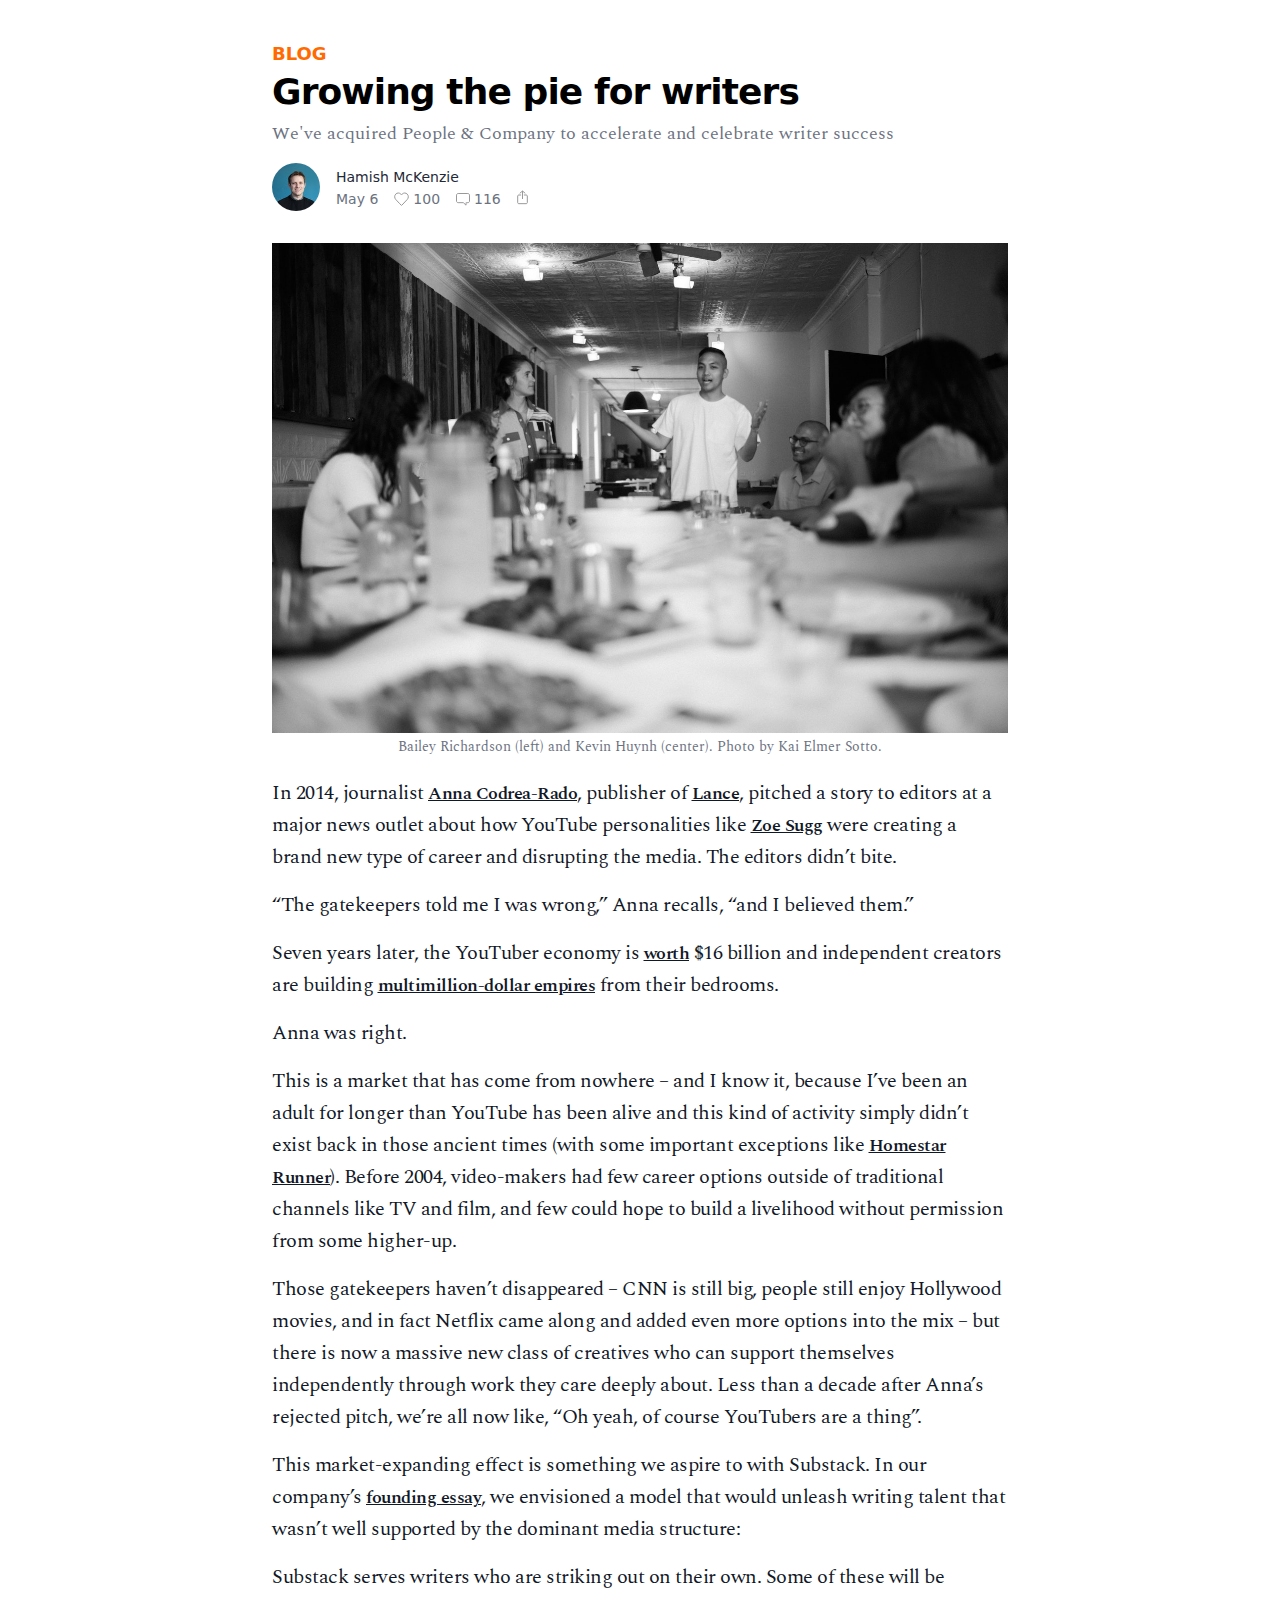
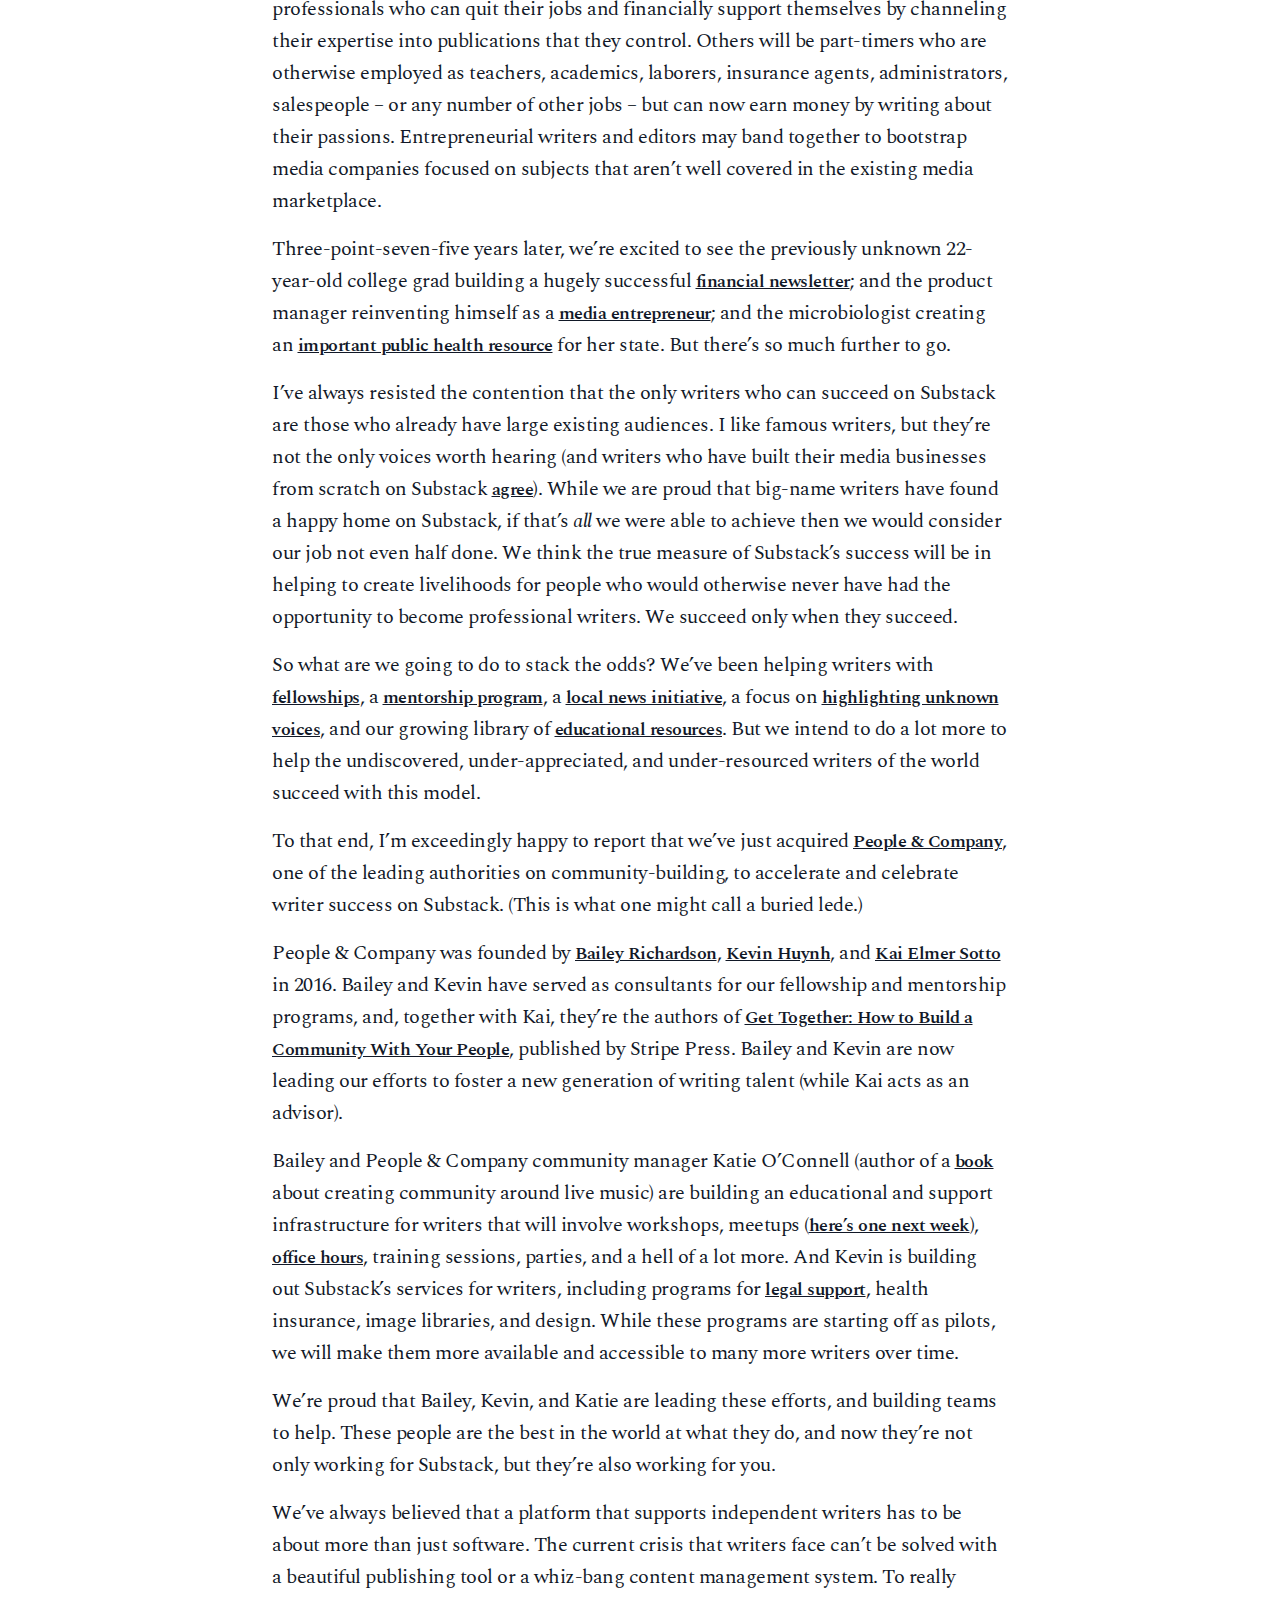
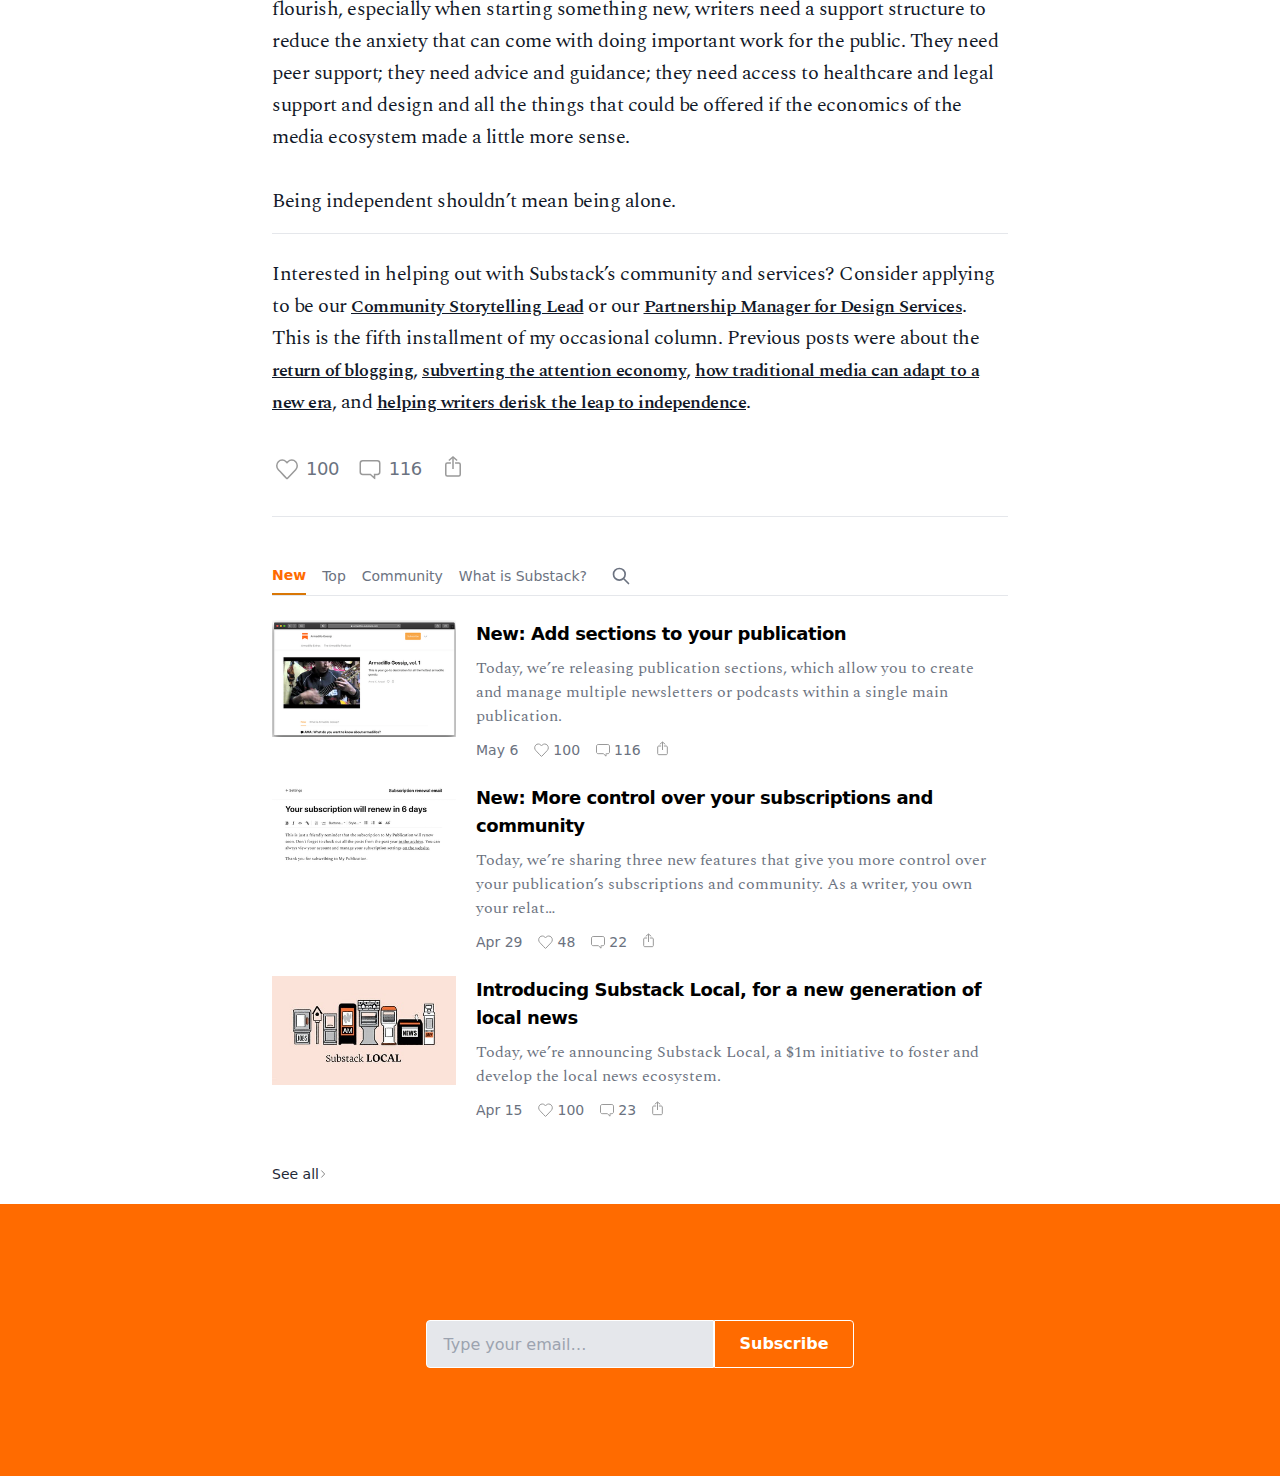
==== growing-the-pie-for-writers.html @ 41437506 "Add files via upload" ====
<!DOCTYPE html>
<html lang="en">
	<head>
		<meta charset="utf-8">
		<meta name="viewport" content="width=device-width, initial-scale=1, shrink-to-fit=no">
		
		<!-- Company Name -->
		<title>Growing the pie for writers</title>
		
		<!-- Company Icon -->
		<link rel="icon" href="images/logo.png">
		
		<!-- Google Font  -->
		<link rel="preconnect" href="https://fonts.gstatic.com">
		<link href="https://fonts.googleapis.com/css2?family=Spectral:ital,wght@0,400;0,500;0,600;1,400&display=swap" rel="stylesheet">

		<link rel="stylesheet" href="css/tailwind.min.css">
		<style>
			.max-width-768{
				max-width: 768px !important;
				margin: auto;
			}
			.max-h-50vh{
				max-height: 50vh !important;
			}
			p{
				font-family: 'Spectral', serif;
			}
			
		</style>
	</head>
	<body>
		<header>
			
		</header>
		<main>
			<section class=" px-4 max-width-768">
				<!---->
				<div class=" pt-10">
					<!---->
					<a class="hover:underline font-bold uppercase text-yellow-600 text-lg" href="#">Blog</a>
					<!---->
					<a class=" cursor-pointer" href="#">
						<h1 class=" text-4xl text-black font-bold tracking-tight py-2 pt-1">Growing the pie for writers</h1>
						<p class=" text-gray-500 text-lg leading-normal">We've acquired People & Company to accelerate and celebrate writer success</p>
					</a>
					<!---->
					<div class=" flex items-center py-4 cursor-pointer">
						<!---->
						<a href="#" class=" mr-4">
							<img class=" h-12 w-12 rounded-full" src="images/014.jpeg" alt="">
						</a>
						<!---->
						<div class=" mr-4">
							<!---->
							<a class="hover:underline text-sm text-gray-800" href="#">Hamish McKenzie</a>
							<!---->
							<div class=" flex items-center cursor-pointer">
								<!---->
								<a class="text-sm text-gray-500 font-light" href="#">May 6</a>
								<!---->
								<a class="text-sm text-gray-500 font-light flex items-center pl-4" href="#">
									<svg role="img" viewBox="0 0 15 20" fill="none" stroke-width="1" stroke="#000" xmlns="http://www.w3.org/2000/svg" style="height: 20px; width: 15px;"><g><title></title><path d="M1.73624 5.1145C2.43974 4.37137 3.37095 4 4.3036 4C5.23626 4 6.16745 4.37137 6.87097 5.1145L7.49949 5.77892L8.1227 5.11986C9.52973 3.63357 11.8557 3.6336 13.2627 5.11986C14.6698 6.60612 14.6698 8.98642 13.2627 10.4727C11.4639 12.3728 9.66583 14.2737 7.86703 16.1738C7.81927 16.2242 7.76183 16.2643 7.6982 16.2918C7.63456 16.3192 7.56606 16.3333 7.49683 16.3333C7.42761 16.3333 7.3591 16.3192 7.29547 16.2918C7.23184 16.2643 7.1744 16.2242 7.12664 16.1738L5.77904 14.7472L3.08384 11.8939L1.73624 10.4673C0.331003 8.98011 0.329213 6.60074 1.73624 5.1145Z" stroke="#999999"></path></g></svg>
									<span class="pl-1"> 100</span>
								</a>
								<!---->
								<a class="text-sm text-gray-500 font-light flex items-center pl-4" href="#">
									<svg role="img" viewBox="0 0 14 20" fill="none" stroke-width="1" stroke="#000" xmlns="http://www.w3.org/2000/svg" style="height: 20px; width: 14px;"><g><title>Comment</title><path d="M7.47092 13.7982L7.32727 13.6656H7.13176H2.14118C1.22171 13.6656 0.5 12.944 0.5 12.0679V6.09766C0.5 5.22165 1.22171 4.5 2.14118 4.5H11.8588C12.7783 4.5 13.5 5.22165 13.5 6.09766V12.0679C13.5 12.944 12.7783 13.6656 11.8588 13.6656H10.5412H10.0412V14.1656V16.1657C10.0392 16.1649 10.0339 16.1625 10.0255 16.1565L7.47092 13.7982Z" stroke="#999999"></path></g></svg>
									<span class="pl-1"> 116</span>
								</a>
								<!---->
								<!---->
								<a class="text-sm text-gray-500 font-light flex items-center pl-4" href="#">
									<svg role="img" viewBox="0 0 11 20" fill="none" stroke-width="1" stroke="#999999" xmlns="http://www.w3.org/2000/svg" style="height: 20px; width: 11px;"><g><title>Share</title><path d="M4.125 6H1.6875C1.13522 6 0.6875 6.44772 0.6875 7V13.6667C0.6875 14.219 1.13522 14.6667 1.6875 14.6667H9.3125C9.86478 14.6667 10.3125 14.219 10.3125 13.6667V7C10.3125 6.44772 9.86478 6 9.3125 6H6.875"></path><path d="M2.75 4.33333L5.5 2L8.25 4.33333"></path><path d="M5.5 2V10"></path></g></svg>
								</a>
								<!---->
							</div>
						</div>
					</div>
				</div>
				<!---->
				<div class=" pt-4 border-b pb-8">
					<div class=" text-center">
						<img class=" w-full object-cover" src="images/015.jpeg" alt="">
						<p class="text-sm text-gray-500 py-1">Bailey Richardson (left) and Kevin Huynh (center). Photo by Kai Elmer Sotto.</p>
					</div>
					<div class=" text-xl mt-4 text-gray-900 leading-8 tracking-tight">
						<p>In 2014, journalist <a class="underline text-gray-900 text-lg font-semibold" href="#">Anna Codrea-Rado</a>, publisher of <a class="underline text-gray-900 text-lg font-semibold" href="#">Lance</a>, pitched a story to editors at a major news outlet about how YouTube personalities like <a class="underline text-gray-900 text-lg font-semibold" href="#">Zoe Sugg</a> were creating a brand new type of career and disrupting the media. The editors didn’t bite.&nbsp;</p>
						<p class="py-4">“The gatekeepers told me I was wrong,” Anna recalls, “and I believed them.”&nbsp;</p>
						<p>Seven years later, the YouTuber economy is <a class="underline text-gray-900 text-lg font-semibold" href="#">worth</a> $16 billion and independent creators are building <a class="underline text-gray-900 text-lg font-semibold" href="#">multimillion-dollar empires</a> from their bedrooms.&nbsp;</p>
						<p class="py-4">Anna was right.&nbsp;</p>
						<p>This is a market that has come from nowhere – and I know it, because I’ve been an adult for longer than YouTube has been alive and this kind of activity simply didn’t exist back in those ancient times (with some important exceptions like <a class="underline text-gray-900 text-lg font-semibold" href="#">Homestar Runner</a>). Before 2004, video-makers had few career options outside of traditional channels like TV and film, and few could hope to build a livelihood without permission from some higher-up.&nbsp;</p>
						<p class="py-4">Those gatekeepers haven’t disappeared –&nbsp;CNN is still big, people still enjoy Hollywood movies, and in fact Netflix came along and added even more options into the mix – but there is now a massive new class of creatives who can support themselves independently through work they care deeply about. Less than a decade after Anna’s rejected pitch, we’re all now like, “Oh yeah, of course YouTubers are a thing”.</p>
						<p>This market-expanding effect is something we aspire to with Substack. In our company’s <a class="underline text-gray-900 text-lg font-semibold" href="#">founding essay</a>, we envisioned a model that would unleash writing talent that wasn’t well supported by the dominant media structure:&nbsp;&nbsp;</p>
						<blockquote class="py-4">
							<p>Substack serves writers who are striking out on their own. Some of these will be professionals who can quit their jobs and financially support themselves by channeling their expertise into publications that they control. Others will be part-timers who are otherwise employed as teachers, academics, laborers, insurance agents, administrators, salespeople&nbsp;–&nbsp;or any number of other jobs – but can now earn money by writing about their passions. Entrepreneurial writers and editors may band together to bootstrap media companies focused on subjects that aren’t well covered in the existing media marketplace.</p>
						</blockquote>
						<p>Three-point-seven-five years later, we’re excited to see the previously unknown 22-year-old college grad building a hugely successful <a class="underline text-gray-900 text-lg font-semibold" href="#">financial newsletter</a>; and the product manager reinventing himself as a <a class="underline text-gray-900 text-lg font-semibold" href="#">media entrepreneur</a>; and the microbiologist creating an <a class="underline text-gray-900 text-lg font-semibold" href="#">important public health resource</a> for her state. But there’s so much further to go.&nbsp;</p>
						<p class="py-4">I’ve always resisted the contention that the only writers who can succeed on Substack are those who already have large existing audiences. I like famous writers, but they’re not the only voices worth hearing (and writers who have built their media businesses from scratch on Substack <a class="underline text-gray-900 text-lg font-semibold" href="#">agree</a>). While we are proud that big-name writers have found a happy home on Substack, if that’s <em>all</em> we were able to achieve then we would consider our job not even half done. We think the true measure of Substack’s success will be in helping to create livelihoods for people who would otherwise never have had the opportunity to become professional writers. We succeed only when they succeed.&nbsp;</p>
						<p>So what are we going to do to stack the odds? We’ve been helping writers with <a class="underline text-gray-900 text-lg font-semibold" href="#">fellowships</a>, a <a class="underline text-gray-900 text-lg font-semibold" href="#">mentorship program</a>, a <a class="underline text-gray-900 text-lg font-semibold" href="#">local news initiative</a>, a focus on <a class="underline text-gray-900 text-lg font-semibold" href="#">highlighting unknown voices</a>, and our growing library of <a class="underline text-gray-900 text-lg font-semibold" href="#">educational resources</a>. But we intend to do a lot more to help the undiscovered, under-appreciated, and under-resourced writers of the world succeed with this model.&nbsp;</p>
						<p class="py-4">To that end, I’m exceedingly happy to report that we’ve just acquired <a class="underline text-gray-900 text-lg font-semibold" href="#">People &amp; Company</a>, one of the leading authorities on community-building, to accelerate and celebrate writer success on Substack. (This is what one might call a buried lede.)</p>
						<p>People &amp; Company was founded by <a class="underline text-gray-900 text-lg font-semibold" href="#">Bailey Richardson</a>, <a class="underline text-gray-900 text-lg font-semibold" href="#">Kevin Huynh</a>, and <a class="underline text-gray-900 text-lg font-semibold" href="#">Kai Elmer Sotto</a> in 2016. Bailey and Kevin have served as consultants for our fellowship and mentorship programs, and, together with Kai, they’re the authors of <a class="underline text-gray-900 text-lg font-semibold" href="#">Get Together: How to Build a Community With Your People</a>, published by Stripe Press. Bailey and Kevin are now leading our efforts to foster a new generation of writing talent (while Kai acts as an advisor).&nbsp;</p>
						<p class="py-4">Bailey and People &amp; Company community manager Katie O’Connell (author of a <a class="underline text-gray-900 text-lg font-semibold" href="#">book</a> about creating community around live music) are building an educational and support infrastructure for writers that will involve workshops, meetups (<a class="underline text-gray-900 text-lg font-semibold" href="#">here’s one next week</a>), <a class="underline text-gray-900 text-lg font-semibold" href="#">office hours</a>, training sessions, parties, and a hell of a lot more. And Kevin is building out Substack’s services for writers, including programs for <a class="underline text-gray-900 text-lg font-semibold" href="#">legal support</a>, health insurance, image libraries, and design. While these programs are starting off as pilots, we will make them more available and accessible to many more writers over time.&nbsp;</p>
						<p>We’re proud that Bailey, Kevin, and Katie are leading these efforts, and building teams to help. These people are the best in the world at what they do, and now they’re not only working for Substack, but they’re also working for you.&nbsp;</p>
						<p class="py-4">We’ve always believed that a platform that supports independent writers has to be about more than just software. The current crisis that writers face can’t be solved with a beautiful publishing tool or a whiz-bang content management system. To really flourish, especially when starting something new, writers need a support structure to reduce the anxiety that can come with doing important work for the public. They need peer support; they need advice and guidance; they need access to healthcare and legal support and design and all the things that could be offered if the economics of the media ecosystem made a little more sense. </p>
						<p class="py-4">Being independent shouldn’t mean being alone.&nbsp;</p>
						<!---->
						<div>
							<hr>
						</div>
						<!---->
						<div class="py-6 ">
							<p>Interested in helping out with Substack’s community and services? Consider applying to be our <a class="underline text-gray-900 text-lg font-semibold" href="#">Community Storytelling Lead</a> or our <a class="underline text-gray-900 text-lg font-semibold" href="#">Partnership Manager for Design Services</a>.&nbsp;</p>
							<p>This is the fifth installment of my occasional column. Previous posts were about the <a class="underline text-gray-900 text-lg font-semibold" href="#">return of blogging</a>, <a class="underline text-gray-900 text-lg font-semibold" href="#">subverting the attention economy</a>, <a class="underline text-gray-900 text-lg font-semibold" href="#">how traditional media can adapt to a new era</a>, and <a class="underline text-gray-900 text-lg font-semibold" href="#">helping writers derisk the leap to independence</a>.</p>
						</div>
						<!---->
						<div class=" flex items-center pt-3 cursor-pointer">
							<!---->
							<a class="text-lg text-gray-500 font-light flex items-center" href="#">
								<svg role="img" viewBox="0 0 15 20" fill="none" stroke-width="1" stroke="#000" xmlns="http://www.w3.org/2000/svg" style="height: 30px; width: 30px;"><g><title></title><path d="M1.73624 5.1145C2.43974 4.37137 3.37095 4 4.3036 4C5.23626 4 6.16745 4.37137 6.87097 5.1145L7.49949 5.77892L8.1227 5.11986C9.52973 3.63357 11.8557 3.6336 13.2627 5.11986C14.6698 6.60612 14.6698 8.98642 13.2627 10.4727C11.4639 12.3728 9.66583 14.2737 7.86703 16.1738C7.81927 16.2242 7.76183 16.2643 7.6982 16.2918C7.63456 16.3192 7.56606 16.3333 7.49683 16.3333C7.42761 16.3333 7.3591 16.3192 7.29547 16.2918C7.23184 16.2643 7.1744 16.2242 7.12664 16.1738L5.77904 14.7472L3.08384 11.8939L1.73624 10.4673C0.331003 8.98011 0.329213 6.60074 1.73624 5.1145Z" stroke="#999999"></path></g></svg>
								<span class="pl-1"> 100</span>
							</a>
							<!---->
							<a class="text-lg text-gray-500 font-light flex items-center pl-4" href="#">
								<svg role="img" viewBox="0 0 14 20" fill="none" stroke-width="1" stroke="#000" xmlns="http://www.w3.org/2000/svg" style="height: 30px; width: 30px;"><g><title>Comment</title><path d="M7.47092 13.7982L7.32727 13.6656H7.13176H2.14118C1.22171 13.6656 0.5 12.944 0.5 12.0679V6.09766C0.5 5.22165 1.22171 4.5 2.14118 4.5H11.8588C12.7783 4.5 13.5 5.22165 13.5 6.09766V12.0679C13.5 12.944 12.7783 13.6656 11.8588 13.6656H10.5412H10.0412V14.1656V16.1657C10.0392 16.1649 10.0339 16.1625 10.0255 16.1565L7.47092 13.7982Z" stroke="#999999"></path></g></svg>
								<span class="pl-1"> 116</span>
							</a>
							<!---->
							<a class="text-lg text-gray-500 font-light flex items-center pl-4" href="#">
								<svg role="img" viewBox="0 0 11 20" fill="none" stroke-width="1" stroke="#999999" xmlns="http://www.w3.org/2000/svg" style="height: 30px; width: 30px;"><g><title>Share</title><path d="M4.125 6H1.6875C1.13522 6 0.6875 6.44772 0.6875 7V13.6667C0.6875 14.219 1.13522 14.6667 1.6875 14.6667H9.3125C9.86478 14.6667 10.3125 14.219 10.3125 13.6667V7C10.3125 6.44772 9.86478 6 9.3125 6H6.875"></path><path d="M2.75 4.33333L5.5 2L8.25 4.33333"></path><path d="M5.5 2V10"></path></g></svg>
							</a>
							<!---->
						</div>
					</div>
				</div>
				<!--------------tab------------------>
				<div x-data="{tab:'tab1'}" class=" pt-10 relative">
					<!-------------------------------->
					<div class="flex items-center border-b">
						<!--------------->
						<button @click.prevent="tab='tab1'" :class="{'text-yellow-600 border-b-2 font-semibold': tab==='tab1'}" class=" mr-4 border-b-0 border-yellow-600 py-2 focus:outline-none text-sm hover:text-yellow-600 text-gray-500">New</button>
						<!--------------->
						<button @click.prevent="tab='tab2'" :class="{'text-yellow-600 border-b-2 font-semibold': tab==='tab2'}" class=" mr-4 border-b-0 border-yellow-600 py-2 focus:outline-none text-sm hover:text-yellow-600 text-gray-500">Top</button>
						<!--------------->
						<button @click.prevent="tab='tab3'" :class="{'text-yellow-600 border-b-2 font-semibold': tab==='tab3'}" class=" mr-4 border-b-0 border-yellow-600 py-2 focus:outline-none text-sm hover:text-yellow-600 text-gray-500">Community</button>
						<!--------------->
						<a href="#" @click="tab='tab4'" :class="{'text-yellow-600 border-b-2 font-semibold': tab==='tab4'}" class=" mr-4 border-b-0 border-yellow-600 py-2 focus:outline-none text-sm hover:text-yellow-600 text-gray-500">What is Substack?</a>
						<!--------------->
						<button @click.prevent="tab='tab5'" :class="{'text-yellow-600 border-b-2 font-semibold': tab==='tab5'}" class=" py-2 mr-4 border-b-0 border-yellow-600 focus:outline-none text-sm hover:text-yellow-600 text-gray-500 px-2">
							<svg xmlns="http://www.w3.org/2000/svg" class="h-5 w-5" fill="none" viewBox="0 0 24 24" stroke="currentColor">
								<path stroke-linecap="round" stroke-linejoin="round" stroke-width="2" d="M21 21l-6-6m2-5a7 7 0 11-14 0 7 7 0 0114 0z" />
							  </svg>
						</button>
					</div>
					<!-------------------------------->
					<div x-show="tab === 'tab1'">
						<!--------------001------------------>
						<div class=" grid sm:grid-cols-4 py-6">
							<!--------------->
							<div class="sm:col-span-1 col-span-2 hidden sm:block">
								<img class=" w-full" src="images/002.png" alt="">
							</div>
							<!--------------->
							<div class="px-5 sm:col-span-3 col-span-2">
								<!--------------->
								<a class=" cursor-pointer" href="#">
									<h1 class=" text-lg text-black font-bold tracking-tight pb-2">New: Add sections to your publication</h1>
									<p class=" text-gray-500 leading-normal">Today, we’re releasing publication sections, which allow you to create and manage multiple newsletters or podcasts within a single main publication.</p>
								</a>
								<!--------------->
								<div class=" flex items-center pt-3 cursor-pointer">
									<!--------------->
									<a class="text-sm text-gray-500 font-light" href="#">May 6</a>
									<!--------------->
									<a class="text-sm text-gray-500 font-light flex items-center pl-4" href="#">
										<svg role="img" viewBox="0 0 15 20" fill="none" stroke-width="1" stroke="#000" xmlns="http://www.w3.org/2000/svg" style="height: 20px; width: 15px;"><g><title></title><path d="M1.73624 5.1145C2.43974 4.37137 3.37095 4 4.3036 4C5.23626 4 6.16745 4.37137 6.87097 5.1145L7.49949 5.77892L8.1227 5.11986C9.52973 3.63357 11.8557 3.6336 13.2627 5.11986C14.6698 6.60612 14.6698 8.98642 13.2627 10.4727C11.4639 12.3728 9.66583 14.2737 7.86703 16.1738C7.81927 16.2242 7.76183 16.2643 7.6982 16.2918C7.63456 16.3192 7.56606 16.3333 7.49683 16.3333C7.42761 16.3333 7.3591 16.3192 7.29547 16.2918C7.23184 16.2643 7.1744 16.2242 7.12664 16.1738L5.77904 14.7472L3.08384 11.8939L1.73624 10.4673C0.331003 8.98011 0.329213 6.60074 1.73624 5.1145Z" stroke="#999999"></path></g></svg>
										<span class="pl-1"> 100</span>
									</a>
									<!--------------->
									<a class="text-sm text-gray-500 font-light flex items-center pl-4" href="#">
										<svg role="img" viewBox="0 0 14 20" fill="none" stroke-width="1" stroke="#000" xmlns="http://www.w3.org/2000/svg" style="height: 20px; width: 14px;"><g><title>Comment</title><path d="M7.47092 13.7982L7.32727 13.6656H7.13176H2.14118C1.22171 13.6656 0.5 12.944 0.5 12.0679V6.09766C0.5 5.22165 1.22171 4.5 2.14118 4.5H11.8588C12.7783 4.5 13.5 5.22165 13.5 6.09766V12.0679C13.5 12.944 12.7783 13.6656 11.8588 13.6656H10.5412H10.0412V14.1656V16.1657C10.0392 16.1649 10.0339 16.1625 10.0255 16.1565L7.47092 13.7982Z" stroke="#999999"></path></g></svg>
										<span class="pl-1"> 116</span>
									</a>
									<!--------------->
									<!--------------->
									<a class="text-sm text-gray-500 font-light flex items-center pl-4" href="#">
										<svg role="img" viewBox="0 0 11 20" fill="none" stroke-width="1" stroke="#999999" xmlns="http://www.w3.org/2000/svg" style="height: 20px; width: 11px;"><g><title>Share</title><path d="M4.125 6H1.6875C1.13522 6 0.6875 6.44772 0.6875 7V13.6667C0.6875 14.219 1.13522 14.6667 1.6875 14.6667H9.3125C9.86478 14.6667 10.3125 14.219 10.3125 13.6667V7C10.3125 6.44772 9.86478 6 9.3125 6H6.875"></path><path d="M2.75 4.33333L5.5 2L8.25 4.33333"></path><path d="M5.5 2V10"></path></g></svg>
									</a>
									<!--------------->
								</div>
							</div>
						</div>
						<!--------------002------------------>
						<div class=" grid sm:grid-cols-4 pb-6">
							<!--------------->
							<div class="sm:col-span-1 col-span-2 hidden sm:block">
								<img class=" w-full" src="images/003.png" alt="">
							</div>
							<!--------------->
							<div class="px-5 sm:col-span-3 col-span-2">
								<!--------------->
								<a class=" cursor-pointer" href="#">
									<h1 class=" text-lg text-black font-bold tracking-tight pb-2">New: More control over your subscriptions and community</h1>
									<p class=" text-gray-500 leading-normal">Today, we’re sharing three new features that give you more control over your publication’s subscriptions and community. As a writer, you own your relat…</p>
								</a>
								<!--------------->
								<div class=" flex items-center pt-3 cursor-pointer">
									<!--------------->
									<a class="text-sm text-gray-500 font-light" href="#">Apr 29</a>
									<!--------------->
									<a class="text-sm text-gray-500 font-light flex items-center pl-4" href="#">
										<svg role="img" viewBox="0 0 15 20" fill="none" stroke-width="1" stroke="#000" xmlns="http://www.w3.org/2000/svg" style="height: 20px; width: 15px;"><g><title></title><path d="M1.73624 5.1145C2.43974 4.37137 3.37095 4 4.3036 4C5.23626 4 6.16745 4.37137 6.87097 5.1145L7.49949 5.77892L8.1227 5.11986C9.52973 3.63357 11.8557 3.6336 13.2627 5.11986C14.6698 6.60612 14.6698 8.98642 13.2627 10.4727C11.4639 12.3728 9.66583 14.2737 7.86703 16.1738C7.81927 16.2242 7.76183 16.2643 7.6982 16.2918C7.63456 16.3192 7.56606 16.3333 7.49683 16.3333C7.42761 16.3333 7.3591 16.3192 7.29547 16.2918C7.23184 16.2643 7.1744 16.2242 7.12664 16.1738L5.77904 14.7472L3.08384 11.8939L1.73624 10.4673C0.331003 8.98011 0.329213 6.60074 1.73624 5.1145Z" stroke="#999999"></path></g></svg>
										<span class="pl-1"> 48</span>
									</a>
									<!--------------->
									<a class="text-sm text-gray-500 font-light flex items-center pl-4" href="#">
										<svg role="img" viewBox="0 0 14 20" fill="none" stroke-width="1" stroke="#000" xmlns="http://www.w3.org/2000/svg" style="height: 20px; width: 14px;"><g><title>Comment</title><path d="M7.47092 13.7982L7.32727 13.6656H7.13176H2.14118C1.22171 13.6656 0.5 12.944 0.5 12.0679V6.09766C0.5 5.22165 1.22171 4.5 2.14118 4.5H11.8588C12.7783 4.5 13.5 5.22165 13.5 6.09766V12.0679C13.5 12.944 12.7783 13.6656 11.8588 13.6656H10.5412H10.0412V14.1656V16.1657C10.0392 16.1649 10.0339 16.1625 10.0255 16.1565L7.47092 13.7982Z" stroke="#999999"></path></g></svg>
										<span class="pl-1"> 22</span>
									</a>
									<!--------------->
									<!--------------->
									<a class="text-sm text-gray-500 font-light flex items-center pl-4" href="#">
										<svg role="img" viewBox="0 0 11 20" fill="none" stroke-width="1" stroke="#999999" xmlns="http://www.w3.org/2000/svg" style="height: 20px; width: 11px;"><g><title>Share</title><path d="M4.125 6H1.6875C1.13522 6 0.6875 6.44772 0.6875 7V13.6667C0.6875 14.219 1.13522 14.6667 1.6875 14.6667H9.3125C9.86478 14.6667 10.3125 14.219 10.3125 13.6667V7C10.3125 6.44772 9.86478 6 9.3125 6H6.875"></path><path d="M2.75 4.33333L5.5 2L8.25 4.33333"></path><path d="M5.5 2V10"></path></g></svg>
									</a>
									<!--------------->
								</div>
							</div>
						</div>
						<!--------------003------------------>
						<div class=" grid sm:grid-cols-4 pb-6">
							<!--------------->
							<div class="sm:col-span-1 col-span-2 hidden sm:block">
								<img class=" w-full" src="images/004.jpeg" alt="">
							</div>
							<!--------------->
							<div class="px-5 sm:col-span-3 col-span-2">
								<!--------------->
								<a class=" cursor-pointer" href="#">
									<h1 class=" text-lg text-black font-bold tracking-tight pb-2">Introducing Substack Local, for a new generation of local news</h1>
									<p class=" text-gray-500 leading-normal">Today, we’re announcing Substack Local, a $1m initiative to foster and develop the local news ecosystem.</p>
								</a>
								<!--------------->
								<div class=" flex items-center pt-3 cursor-pointer">
									<!--------------->
									<a class="text-sm text-gray-500 font-light" href="#">Apr 15</a>
									<!--------------->
									<a class="text-sm text-gray-500 font-light flex items-center pl-4" href="#">
										<svg role="img" viewBox="0 0 15 20" fill="none" stroke-width="1" stroke="#000" xmlns="http://www.w3.org/2000/svg" style="height: 20px; width: 15px;"><g><title></title><path d="M1.73624 5.1145C2.43974 4.37137 3.37095 4 4.3036 4C5.23626 4 6.16745 4.37137 6.87097 5.1145L7.49949 5.77892L8.1227 5.11986C9.52973 3.63357 11.8557 3.6336 13.2627 5.11986C14.6698 6.60612 14.6698 8.98642 13.2627 10.4727C11.4639 12.3728 9.66583 14.2737 7.86703 16.1738C7.81927 16.2242 7.76183 16.2643 7.6982 16.2918C7.63456 16.3192 7.56606 16.3333 7.49683 16.3333C7.42761 16.3333 7.3591 16.3192 7.29547 16.2918C7.23184 16.2643 7.1744 16.2242 7.12664 16.1738L5.77904 14.7472L3.08384 11.8939L1.73624 10.4673C0.331003 8.98011 0.329213 6.60074 1.73624 5.1145Z" stroke="#999999"></path></g></svg>
										<span class="pl-1"> 100</span>
									</a>
									<!--------------->
									<a class="text-sm text-gray-500 font-light flex items-center pl-4" href="#">
										<svg role="img" viewBox="0 0 14 20" fill="none" stroke-width="1" stroke="#000" xmlns="http://www.w3.org/2000/svg" style="height: 20px; width: 14px;"><g><title>Comment</title><path d="M7.47092 13.7982L7.32727 13.6656H7.13176H2.14118C1.22171 13.6656 0.5 12.944 0.5 12.0679V6.09766C0.5 5.22165 1.22171 4.5 2.14118 4.5H11.8588C12.7783 4.5 13.5 5.22165 13.5 6.09766V12.0679C13.5 12.944 12.7783 13.6656 11.8588 13.6656H10.5412H10.0412V14.1656V16.1657C10.0392 16.1649 10.0339 16.1625 10.0255 16.1565L7.47092 13.7982Z" stroke="#999999"></path></g></svg>
										<span class="pl-1"> 23</span>
									</a>
									<!--------------->
									<!--------------->
									<a class="text-sm text-gray-500 font-light flex items-center pl-4" href="#">
										<svg role="img" viewBox="0 0 11 20" fill="none" stroke-width="1" stroke="#999999" xmlns="http://www.w3.org/2000/svg" style="height: 20px; width: 11px;"><g><title>Share</title><path d="M4.125 6H1.6875C1.13522 6 0.6875 6.44772 0.6875 7V13.6667C0.6875 14.219 1.13522 14.6667 1.6875 14.6667H9.3125C9.86478 14.6667 10.3125 14.219 10.3125 13.6667V7C10.3125 6.44772 9.86478 6 9.3125 6H6.875"></path><path d="M2.75 4.33333L5.5 2L8.25 4.33333"></path><path d="M5.5 2V10"></path></g></svg>
									</a>
									<!--------------->
								</div>
							</div>
						</div>
						<!--------------see all button------------------>
						<div class=" py-5  md:border-b-0 border-b border-yellow-100">
							<button class="flex items-center focus:outline-none text-gray-800 text-sm">
								<span>See all </span>
								<span>
									<svg role="img" class="h-2 w-2 " viewBox="0 0 9 17" fill="none" stroke-width="1" stroke="#000" xmlns="http://www.w3.org/2000/svg"><g><title></title><path d="M1 1L8 8.5L1 16"></path></g></svg>
								</span>
							</button>
						</div>
					</div>
					<!-------------------------------->
					<div x-show="tab === 'tab2'">
						<!--------------004------------------>
						<div class=" grid sm:grid-cols-4 py-6">
							<!--------------->
							<div class="sm:col-span-1 col-span-2 hidden sm:block">
								<img class=" w-full" src="images/008.jpeg" alt="">
							</div>
							<!--------------->
							<div class="px-5 sm:col-span-3 col-span-2">
								<!--------------->
								<a class=" cursor-pointer" href="#">
									<h1 class=" text-lg text-black font-bold tracking-tight pb-2">Investing in writers</h1>
									<p class=" text-gray-500 leading-normal">When we started Substack, we didn’t know if the model would work. Today, more than half a million people pay to subscribe to a publication on the platf…</p>
								</a>
								<!--------------->
								<div class="text-gray-800 cursor-pointer py-2 pb-3">
									<a href="#">Rob C</a>
								</div>
								<!--------------->
								<div class=" flex items-center cursor-pointer">
									<!--------------->
									<a class="text-sm text-gray-500 font-light" href="#">Mar 23</a>
									<!--------------->
									<a class="text-sm text-gray-500 font-light flex items-center pl-4" href="#">
										<svg role="img" viewBox="0 0 15 20" fill="none" stroke-width="1" stroke="#000" xmlns="http://www.w3.org/2000/svg" style="height: 20px; width: 15px;"><g><title></title><path d="M1.73624 5.1145C2.43974 4.37137 3.37095 4 4.3036 4C5.23626 4 6.16745 4.37137 6.87097 5.1145L7.49949 5.77892L8.1227 5.11986C9.52973 3.63357 11.8557 3.6336 13.2627 5.11986C14.6698 6.60612 14.6698 8.98642 13.2627 10.4727C11.4639 12.3728 9.66583 14.2737 7.86703 16.1738C7.81927 16.2242 7.76183 16.2643 7.6982 16.2918C7.63456 16.3192 7.56606 16.3333 7.49683 16.3333C7.42761 16.3333 7.3591 16.3192 7.29547 16.2918C7.23184 16.2643 7.1744 16.2242 7.12664 16.1738L5.77904 14.7472L3.08384 11.8939L1.73624 10.4673C0.331003 8.98011 0.329213 6.60074 1.73624 5.1145Z" stroke="#999999"></path></g></svg>
										<span class="pl-1"> 168</span>
									</a>
									<!--------------->
									<a class="text-sm text-gray-500 font-light flex items-center pl-4" href="#">
										<svg role="img" viewBox="0 0 14 20" fill="none" stroke-width="1" stroke="#000" xmlns="http://www.w3.org/2000/svg" style="height: 20px; width: 14px;"><g><title>Comment</title><path d="M7.47092 13.7982L7.32727 13.6656H7.13176H2.14118C1.22171 13.6656 0.5 12.944 0.5 12.0679V6.09766C0.5 5.22165 1.22171 4.5 2.14118 4.5H11.8588C12.7783 4.5 13.5 5.22165 13.5 6.09766V12.0679C13.5 12.944 12.7783 13.6656 11.8588 13.6656H10.5412H10.0412V14.1656V16.1657C10.0392 16.1649 10.0339 16.1625 10.0255 16.1565L7.47092 13.7982Z" stroke="#999999"></path></g></svg>
										<span class="pl-1"> 49</span>
									</a>
									<!--------------->
									<!--------------->
									<a class="text-sm text-gray-500 font-light flex items-center pl-4" href="#">
										<svg role="img" viewBox="0 0 11 20" fill="none" stroke-width="1" stroke="#999999" xmlns="http://www.w3.org/2000/svg" style="height: 20px; width: 11px;"><g><title>Share</title><path d="M4.125 6H1.6875C1.13522 6 0.6875 6.44772 0.6875 7V13.6667C0.6875 14.219 1.13522 14.6667 1.6875 14.6667H9.3125C9.86478 14.6667 10.3125 14.219 10.3125 13.6667V7C10.3125 6.44772 9.86478 6 9.3125 6H6.875"></path><path d="M2.75 4.33333L5.5 2L8.25 4.33333"></path><path d="M5.5 2V10"></path></g></svg>
									</a>
									<!--------------->
								</div>
							</div>
						</div>
						<!--------------005------------------>
						<div class=" grid sm:grid-cols-4 pb-6">
							<!--------------->
							<div class="sm:col-span-1 col-span-2 hidden sm:block">
								<img class=" w-full" src="images/009.jpeg" alt="">
							</div>
							<!--------------->
							<div class="px-5 sm:col-span-3 col-span-2">
								<!--------------->
								<a class=" cursor-pointer" href="#">
									<h1 class=" text-lg text-black font-bold tracking-tight pb-2">New! Homepage links, restore post drafts, and improved stats page</h1>
									<p class=" text-gray-500 leading-normal">We’ve recently added some new features to improve the publishing experience on Substack. Recommended links First, you can now add links to your Substac…</p>
								</a>
								<!--------------->
								<div class=" flex items-center pt-3 cursor-pointer">
									<!--------------->
									<a class="text-sm text-gray-500 font-light" href="#">Mar 26</a>
									<!--------------->
									<a class="text-sm text-gray-500 font-light flex items-center pl-4" href="#">
										<svg role="img" viewBox="0 0 15 20" fill="none" stroke-width="1" stroke="#000" xmlns="http://www.w3.org/2000/svg" style="height: 20px; width: 15px;"><g><title></title><path d="M1.73624 5.1145C2.43974 4.37137 3.37095 4 4.3036 4C5.23626 4 6.16745 4.37137 6.87097 5.1145L7.49949 5.77892L8.1227 5.11986C9.52973 3.63357 11.8557 3.6336 13.2627 5.11986C14.6698 6.60612 14.6698 8.98642 13.2627 10.4727C11.4639 12.3728 9.66583 14.2737 7.86703 16.1738C7.81927 16.2242 7.76183 16.2643 7.6982 16.2918C7.63456 16.3192 7.56606 16.3333 7.49683 16.3333C7.42761 16.3333 7.3591 16.3192 7.29547 16.2918C7.23184 16.2643 7.1744 16.2242 7.12664 16.1738L5.77904 14.7472L3.08384 11.8939L1.73624 10.4673C0.331003 8.98011 0.329213 6.60074 1.73624 5.1145Z" stroke="#999999"></path></g></svg>
										<span class="pl-1"> 77</span>
									</a>
									<!--------------->
									<a class="text-sm text-gray-500 font-light flex items-center pl-4" href="#">
										<svg role="img" viewBox="0 0 14 20" fill="none" stroke-width="1" stroke="#000" xmlns="http://www.w3.org/2000/svg" style="height: 20px; width: 14px;"><g><title>Comment</title><path d="M7.47092 13.7982L7.32727 13.6656H7.13176H2.14118C1.22171 13.6656 0.5 12.944 0.5 12.0679V6.09766C0.5 5.22165 1.22171 4.5 2.14118 4.5H11.8588C12.7783 4.5 13.5 5.22165 13.5 6.09766V12.0679C13.5 12.944 12.7783 13.6656 11.8588 13.6656H10.5412H10.0412V14.1656V16.1657C10.0392 16.1649 10.0339 16.1625 10.0255 16.1565L7.47092 13.7982Z" stroke="#999999"></path></g></svg>
										<span class="pl-1"> 93</span>
									</a>
									<!--------------->
									<!--------------->
									<a class="text-sm text-gray-500 font-light flex items-center pl-4" href="#">
										<svg role="img" viewBox="0 0 11 20" fill="none" stroke-width="1" stroke="#999999" xmlns="http://www.w3.org/2000/svg" style="height: 20px; width: 11px;"><g><title>Share</title><path d="M4.125 6H1.6875C1.13522 6 0.6875 6.44772 0.6875 7V13.6667C0.6875 14.219 1.13522 14.6667 1.6875 14.6667H9.3125C9.86478 14.6667 10.3125 14.219 10.3125 13.6667V7C10.3125 6.44772 9.86478 6 9.3125 6H6.875"></path><path d="M2.75 4.33333L5.5 2L8.25 4.33333"></path><path d="M5.5 2V10"></path></g></svg>
									</a>
									<!--------------->
								</div>
							</div>
						</div>
						<!--------------006------------------>
						<div class=" grid sm:grid-cols-4 pb-6">
							<!--------------->
							<div class="sm:col-span-1 col-span-2 hidden sm:block">
								<img class=" w-full" src="images/010.jpeg" alt="">
							</div>
							<!--------------->
							<div class="px-5 sm:col-span-3 col-span-2">
								<!--------------->
								<a class=" cursor-pointer" href="#">
									<h1 class=" text-lg text-black font-bold tracking-tight pb-2">How we approach moderation decisions</h1>
									<p class=" text-gray-500 leading-normal">This post is an attempt to offer further clarity on how and why we make our moderation decisions.</p>
								</a>
								<!--------------->
								<div class=" flex items-center pt-3 cursor-pointer">
									<!--------------->
									<a class="text-sm text-gray-500 font-light" href="#">Mar 26</a>
									<!--------------->
									<a class="text-sm text-gray-500 font-light flex items-center pl-4" href="#">
										<svg role="img" viewBox="0 0 15 20" fill="none" stroke-width="1" stroke="#000" xmlns="http://www.w3.org/2000/svg" style="height: 20px; width: 15px;"><g><title></title><path d="M1.73624 5.1145C2.43974 4.37137 3.37095 4 4.3036 4C5.23626 4 6.16745 4.37137 6.87097 5.1145L7.49949 5.77892L8.1227 5.11986C9.52973 3.63357 11.8557 3.6336 13.2627 5.11986C14.6698 6.60612 14.6698 8.98642 13.2627 10.4727C11.4639 12.3728 9.66583 14.2737 7.86703 16.1738C7.81927 16.2242 7.76183 16.2643 7.6982 16.2918C7.63456 16.3192 7.56606 16.3333 7.49683 16.3333C7.42761 16.3333 7.3591 16.3192 7.29547 16.2918C7.23184 16.2643 7.1744 16.2242 7.12664 16.1738L5.77904 14.7472L3.08384 11.8939L1.73624 10.4673C0.331003 8.98011 0.329213 6.60074 1.73624 5.1145Z" stroke="#999999"></path></g></svg>
										<span class="pl-1"> 132</span>
									</a>
									<!--------------->
									<a class="text-sm text-gray-500 font-light flex items-center pl-4" href="#">
										<svg role="img" viewBox="0 0 14 20" fill="none" stroke-width="1" stroke="#000" xmlns="http://www.w3.org/2000/svg" style="height: 20px; width: 14px;"><g><title>Comment</title><path d="M7.47092 13.7982L7.32727 13.6656H7.13176H2.14118C1.22171 13.6656 0.5 12.944 0.5 12.0679V6.09766C0.5 5.22165 1.22171 4.5 2.14118 4.5H11.8588C12.7783 4.5 13.5 5.22165 13.5 6.09766V12.0679C13.5 12.944 12.7783 13.6656 11.8588 13.6656H10.5412H10.0412V14.1656V16.1657C10.0392 16.1649 10.0339 16.1625 10.0255 16.1565L7.47092 13.7982Z" stroke="#999999"></path></g></svg>
										<span class="pl-1"> 230</span>
									</a>
									<!--------------->
									<!--------------->
									<a class="text-sm text-gray-500 font-light flex items-center pl-4" href="#">
										<svg role="img" viewBox="0 0 11 20" fill="none" stroke-width="1" stroke="#999999" xmlns="http://www.w3.org/2000/svg" style="height: 20px; width: 11px;"><g><title>Share</title><path d="M4.125 6H1.6875C1.13522 6 0.6875 6.44772 0.6875 7V13.6667C0.6875 14.219 1.13522 14.6667 1.6875 14.6667H9.3125C9.86478 14.6667 10.3125 14.219 10.3125 13.6667V7C10.3125 6.44772 9.86478 6 9.3125 6H6.875"></path><path d="M2.75 4.33333L5.5 2L8.25 4.33333"></path><path d="M5.5 2V10"></path></g></svg>
									</a>
									<!--------------->
								</div>
							</div>
						</div>
						<!--------------see all button------------------>
						<div class=" py-5  md:border-b-0 border-b border-yellow-100">
							<button class="flex items-center focus:outline-none text-gray-800 text-sm">
								<span>See all </span>
								<span>
									<svg role="img" class="h-2 w-2 " viewBox="0 0 9 17" fill="none" stroke-width="1" stroke="#000" xmlns="http://www.w3.org/2000/svg"><g><title></title><path d="M1 1L8 8.5L1 16"></path></g></svg>
								</span>
							</button>
						</div>
					</div>
					<!-------------------------------->
					<div x-show="tab === 'tab3'">
						<!--------------001------------------>
						<div class=" grid sm:grid-cols-4 py-6">
							<!--------------->
							<div class="sm:col-span-1 col-span-2 hidden sm:block">
								<img class=" w-full" src="images/002.png" alt="">
							</div>
							<!--------------->
							<div class="px-5 sm:col-span-3 col-span-2">
								<!--------------->
								<a class=" cursor-pointer" href="#">
									<h1 class=" text-lg text-black font-bold tracking-tight pb-2">New: Add sections to your publication</h1>
									<p class=" text-gray-500 leading-normal">Today, we’re releasing publication sections, which allow you to create and manage multiple newsletters or podcasts within a single main publication.</p>
								</a>
								<!--------------->
								<div class=" flex items-center pt-3 cursor-pointer">
									<!--------------->
									<a class="text-sm text-gray-500 font-light" href="#">May 6</a>
									<!--------------->
									<a class="text-sm text-gray-500 font-light flex items-center pl-4" href="#">
										<svg role="img" viewBox="0 0 15 20" fill="none" stroke-width="1" stroke="#000" xmlns="http://www.w3.org/2000/svg" style="height: 20px; width: 15px;"><g><title></title><path d="M1.73624 5.1145C2.43974 4.37137 3.37095 4 4.3036 4C5.23626 4 6.16745 4.37137 6.87097 5.1145L7.49949 5.77892L8.1227 5.11986C9.52973 3.63357 11.8557 3.6336 13.2627 5.11986C14.6698 6.60612 14.6698 8.98642 13.2627 10.4727C11.4639 12.3728 9.66583 14.2737 7.86703 16.1738C7.81927 16.2242 7.76183 16.2643 7.6982 16.2918C7.63456 16.3192 7.56606 16.3333 7.49683 16.3333C7.42761 16.3333 7.3591 16.3192 7.29547 16.2918C7.23184 16.2643 7.1744 16.2242 7.12664 16.1738L5.77904 14.7472L3.08384 11.8939L1.73624 10.4673C0.331003 8.98011 0.329213 6.60074 1.73624 5.1145Z" stroke="#999999"></path></g></svg>
										<span class="pl-1"> 100</span>
									</a>
									<!--------------->
									<a class="text-sm text-gray-500 font-light flex items-center pl-4" href="#">
										<svg role="img" viewBox="0 0 14 20" fill="none" stroke-width="1" stroke="#000" xmlns="http://www.w3.org/2000/svg" style="height: 20px; width: 14px;"><g><title>Comment</title><path d="M7.47092 13.7982L7.32727 13.6656H7.13176H2.14118C1.22171 13.6656 0.5 12.944 0.5 12.0679V6.09766C0.5 5.22165 1.22171 4.5 2.14118 4.5H11.8588C12.7783 4.5 13.5 5.22165 13.5 6.09766V12.0679C13.5 12.944 12.7783 13.6656 11.8588 13.6656H10.5412H10.0412V14.1656V16.1657C10.0392 16.1649 10.0339 16.1625 10.0255 16.1565L7.47092 13.7982Z" stroke="#999999"></path></g></svg>
										<span class="pl-1"> 116</span>
									</a>
									<!--------------->
									<!--------------->
									<a class="text-sm text-gray-500 font-light flex items-center pl-4" href="#">
										<svg role="img" viewBox="0 0 11 20" fill="none" stroke-width="1" stroke="#999999" xmlns="http://www.w3.org/2000/svg" style="height: 20px; width: 11px;"><g><title>Share</title><path d="M4.125 6H1.6875C1.13522 6 0.6875 6.44772 0.6875 7V13.6667C0.6875 14.219 1.13522 14.6667 1.6875 14.6667H9.3125C9.86478 14.6667 10.3125 14.219 10.3125 13.6667V7C10.3125 6.44772 9.86478 6 9.3125 6H6.875"></path><path d="M2.75 4.33333L5.5 2L8.25 4.33333"></path><path d="M5.5 2V10"></path></g></svg>
									</a>
									<!--------------->
								</div>
							</div>
						</div>
						<!--------------005------------------>
						<div class=" grid sm:grid-cols-4 pb-6">
							<!--------------->
							<div class="sm:col-span-1 col-span-2 hidden sm:block">
								<img class=" w-full" src="images/009.jpeg" alt="">
							</div>
							<!--------------->
							<div class="px-5 sm:col-span-3 col-span-2">
								<!--------------->
								<a class=" cursor-pointer" href="#">
									<h1 class=" text-lg text-black font-bold tracking-tight pb-2">New! Homepage links, restore post drafts, and improved stats page</h1>
									<p class=" text-gray-500 leading-normal">We’ve recently added some new features to improve the publishing experience on Substack. Recommended links First, you can now add links to your Substac…</p>
								</a>
								<!--------------->
								<div class=" flex items-center pt-3 cursor-pointer">
									<!--------------->
									<a class="text-sm text-gray-500 font-light" href="#">Mar 26</a>
									<!--------------->
									<a class="text-sm text-gray-500 font-light flex items-center pl-4" href="#">
										<svg role="img" viewBox="0 0 15 20" fill="none" stroke-width="1" stroke="#000" xmlns="http://www.w3.org/2000/svg" style="height: 20px; width: 15px;"><g><title></title><path d="M1.73624 5.1145C2.43974 4.37137 3.37095 4 4.3036 4C5.23626 4 6.16745 4.37137 6.87097 5.1145L7.49949 5.77892L8.1227 5.11986C9.52973 3.63357 11.8557 3.6336 13.2627 5.11986C14.6698 6.60612 14.6698 8.98642 13.2627 10.4727C11.4639 12.3728 9.66583 14.2737 7.86703 16.1738C7.81927 16.2242 7.76183 16.2643 7.6982 16.2918C7.63456 16.3192 7.56606 16.3333 7.49683 16.3333C7.42761 16.3333 7.3591 16.3192 7.29547 16.2918C7.23184 16.2643 7.1744 16.2242 7.12664 16.1738L5.77904 14.7472L3.08384 11.8939L1.73624 10.4673C0.331003 8.98011 0.329213 6.60074 1.73624 5.1145Z" stroke="#999999"></path></g></svg>
										<span class="pl-1"> 77</span>
									</a>
									<!--------------->
									<a class="text-sm text-gray-500 font-light flex items-center pl-4" href="#">
										<svg role="img" viewBox="0 0 14 20" fill="none" stroke-width="1" stroke="#000" xmlns="http://www.w3.org/2000/svg" style="height: 20px; width: 14px;"><g><title>Comment</title><path d="M7.47092 13.7982L7.32727 13.6656H7.13176H2.14118C1.22171 13.6656 0.5 12.944 0.5 12.0679V6.09766C0.5 5.22165 1.22171 4.5 2.14118 4.5H11.8588C12.7783 4.5 13.5 5.22165 13.5 6.09766V12.0679C13.5 12.944 12.7783 13.6656 11.8588 13.6656H10.5412H10.0412V14.1656V16.1657C10.0392 16.1649 10.0339 16.1625 10.0255 16.1565L7.47092 13.7982Z" stroke="#999999"></path></g></svg>
										<span class="pl-1"> 93</span>
									</a>
									<!--------------->
									<!--------------->
									<a class="text-sm text-gray-500 font-light flex items-center pl-4" href="#">
										<svg role="img" viewBox="0 0 11 20" fill="none" stroke-width="1" stroke="#999999" xmlns="http://www.w3.org/2000/svg" style="height: 20px; width: 11px;"><g><title>Share</title><path d="M4.125 6H1.6875C1.13522 6 0.6875 6.44772 0.6875 7V13.6667C0.6875 14.219 1.13522 14.6667 1.6875 14.6667H9.3125C9.86478 14.6667 10.3125 14.219 10.3125 13.6667V7C10.3125 6.44772 9.86478 6 9.3125 6H6.875"></path><path d="M2.75 4.33333L5.5 2L8.25 4.33333"></path><path d="M5.5 2V10"></path></g></svg>
									</a>
									<!--------------->
								</div>
							</div>
						</div>
						<!--------------006------------------>
						<div class=" grid sm:grid-cols-4 pb-6">
							<!--------------->
							<div class="sm:col-span-1 col-span-2 hidden sm:block">
								<img class=" w-full" src="images/010.jpeg" alt="">
							</div>
							<!--------------->
							<div class="px-5 sm:col-span-3 col-span-2">
								<!--------------->
								<a class=" cursor-pointer" href="#">
									<h1 class=" text-lg text-black font-bold tracking-tight pb-2">How we approach moderation decisions</h1>
									<p class=" text-gray-500 leading-normal">This post is an attempt to offer further clarity on how and why we make our moderation decisions.</p>
								</a>
								<!--------------->
								<div class=" flex items-center pt-3 cursor-pointer">
									<!--------------->
									<a class="text-sm text-gray-500 font-light" href="#">Mar 26</a>
									<!--------------->
									<a class="text-sm text-gray-500 font-light flex items-center pl-4" href="#">
										<svg role="img" viewBox="0 0 15 20" fill="none" stroke-width="1" stroke="#000" xmlns="http://www.w3.org/2000/svg" style="height: 20px; width: 15px;"><g><title></title><path d="M1.73624 5.1145C2.43974 4.37137 3.37095 4 4.3036 4C5.23626 4 6.16745 4.37137 6.87097 5.1145L7.49949 5.77892L8.1227 5.11986C9.52973 3.63357 11.8557 3.6336 13.2627 5.11986C14.6698 6.60612 14.6698 8.98642 13.2627 10.4727C11.4639 12.3728 9.66583 14.2737 7.86703 16.1738C7.81927 16.2242 7.76183 16.2643 7.6982 16.2918C7.63456 16.3192 7.56606 16.3333 7.49683 16.3333C7.42761 16.3333 7.3591 16.3192 7.29547 16.2918C7.23184 16.2643 7.1744 16.2242 7.12664 16.1738L5.77904 14.7472L3.08384 11.8939L1.73624 10.4673C0.331003 8.98011 0.329213 6.60074 1.73624 5.1145Z" stroke="#999999"></path></g></svg>
										<span class="pl-1"> 132</span>
									</a>
									<!--------------->
									<a class="text-sm text-gray-500 font-light flex items-center pl-4" href="#">
										<svg role="img" viewBox="0 0 14 20" fill="none" stroke-width="1" stroke="#000" xmlns="http://www.w3.org/2000/svg" style="height: 20px; width: 14px;"><g><title>Comment</title><path d="M7.47092 13.7982L7.32727 13.6656H7.13176H2.14118C1.22171 13.6656 0.5 12.944 0.5 12.0679V6.09766C0.5 5.22165 1.22171 4.5 2.14118 4.5H11.8588C12.7783 4.5 13.5 5.22165 13.5 6.09766V12.0679C13.5 12.944 12.7783 13.6656 11.8588 13.6656H10.5412H10.0412V14.1656V16.1657C10.0392 16.1649 10.0339 16.1625 10.0255 16.1565L7.47092 13.7982Z" stroke="#999999"></path></g></svg>
										<span class="pl-1"> 230</span>
									</a>
									<!--------------->
									<!--------------->
									<a class="text-sm text-gray-500 font-light flex items-center pl-4" href="#">
										<svg role="img" viewBox="0 0 11 20" fill="none" stroke-width="1" stroke="#999999" xmlns="http://www.w3.org/2000/svg" style="height: 20px; width: 11px;"><g><title>Share</title><path d="M4.125 6H1.6875C1.13522 6 0.6875 6.44772 0.6875 7V13.6667C0.6875 14.219 1.13522 14.6667 1.6875 14.6667H9.3125C9.86478 14.6667 10.3125 14.219 10.3125 13.6667V7C10.3125 6.44772 9.86478 6 9.3125 6H6.875"></path><path d="M2.75 4.33333L5.5 2L8.25 4.33333"></path><path d="M5.5 2V10"></path></g></svg>
									</a>
									<!--------------->
								</div>
							</div>
						</div>
						<!--------------see all button------------------>
						<div class=" py-5  md:border-b-0 border-b border-yellow-100">
							<button class="flex items-center focus:outline-none text-gray-800 text-sm">
								<span>See all </span>
								<span>
									<svg role="img" class="h-2 w-2 " viewBox="0 0 9 17" fill="none" stroke-width="1" stroke="#000" xmlns="http://www.w3.org/2000/svg"><g><title></title><path d="M1 1L8 8.5L1 16"></path></g></svg>
								</span>
							</button>
						</div>
					</div>
					<!-------------------------------->
					<div x-show="tab === 'tab4'">
						<h1 class=" py-4 text-gray-500 ">Loading........</h1>
					</div>
					<!-------------------------------->
					<div x-show="tab === 'tab5'" @click.away="tab='tab1'" class="-mt-10">
						<div class="flex -mt-10">
							<!--------------->
							<button class="text-gray-500 bg-gray-200 p-2 border-b border-yellow-600 focus:outline-none">
								<svg xmlns="http://www.w3.org/2000/svg" class="h-5 w-5" fill="none" viewBox="0 0 24 24" stroke="currentColor">
									<path stroke-linecap="round" stroke-linejoin="round" stroke-width="2" d="M21 21l-6-6m2-5a7 7 0 11-14 0 7 7 0 0114 0z" />
								</svg>
							</button>
							<!--------------->
							<input class=" w-full p-2 bg-gray-200 focus:outline-none" type="text" placeholder="Search....">
							<!--------------->
							<button @click="tab='tab1'" class="text-gray-400 hover:text-gray-500 bg-gray-200 p-2 focus:outline-none">
								<svg xmlns="http://www.w3.org/2000/svg" class="h-4 w-4" viewBox="0 0 20 20" fill="currentColor">
									<path fill-rule="evenodd" d="M4.293 4.293a1 1 0 011.414 0L10 8.586l4.293-4.293a1 1 0 111.414 1.414L11.414 10l4.293 4.293a1 1 0 01-1.414 1.414L10 11.414l-4.293 4.293a1 1 0 01-1.414-1.414L8.586 10 4.293 5.707a1 1 0 010-1.414z" clip-rule="evenodd" />
								</svg>
							</button>
						</div>
						<div>
							<h3 class="pt-4 pb-28 font-bold text-lg text-gray-500">Search blog</h3>
						</div>
					</div>
				</div>
			</section>
			<section>
				<!--------------butoon------------------>
				<div class=" bg-yellow-600 flex items-center justify-center py-24">
					<!--------------->
					<div class=" py-3 pt-5 flex items-center">
						<input class="py-1 border border-white mr-0 px-4 w-72 h-12 bg-gray-200 rounded-l placeholder-gray-400 focus:outline-none" type="text" placeholder="Type your email…">
						<button class="py-1 px-6 h-12 bg-yellow-600 text-white focus:outline-none rounded-r border border-white font-semibold">Subscribe</button>
					</div>
				</div>
			</section>
		</main>
		<footer>
		
		</footer>
		
		<!--  alpine js -->
		<script src="js/alpine.min.js"></script>
	</body>
	
</html>
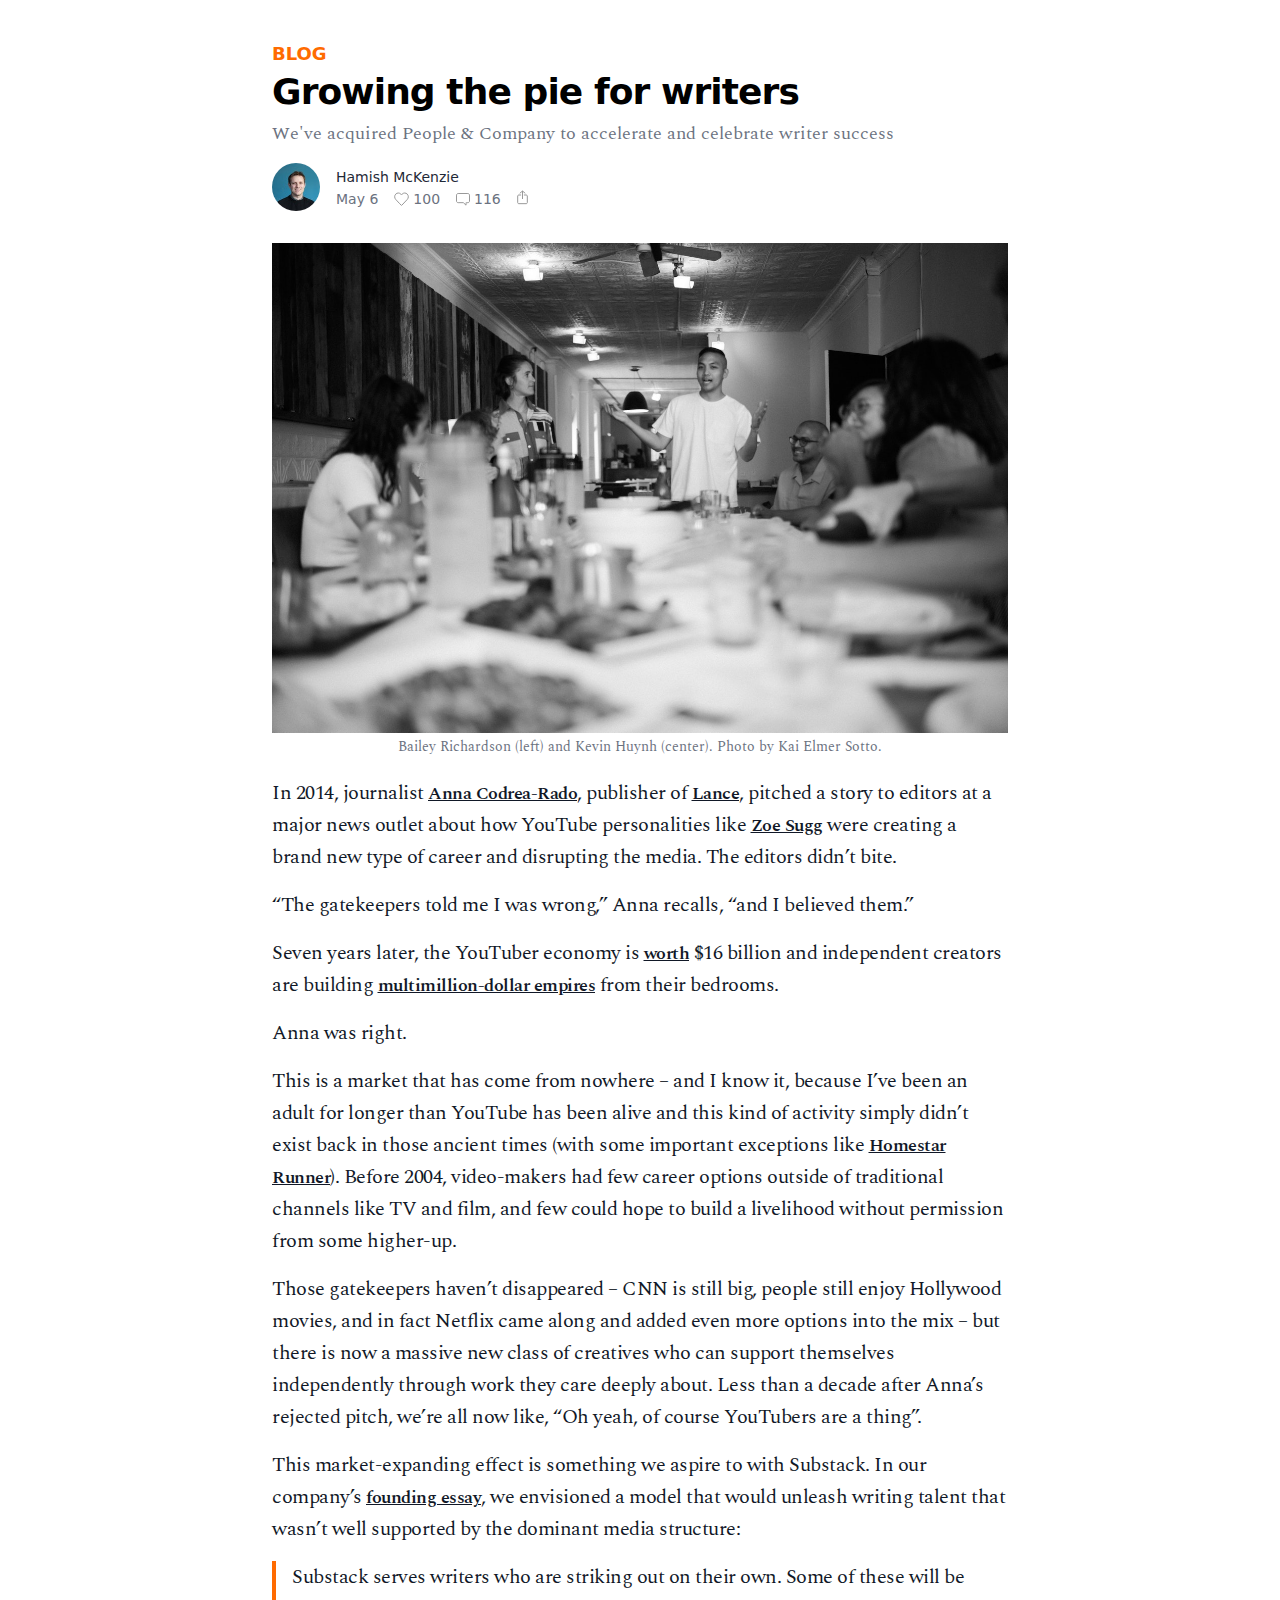
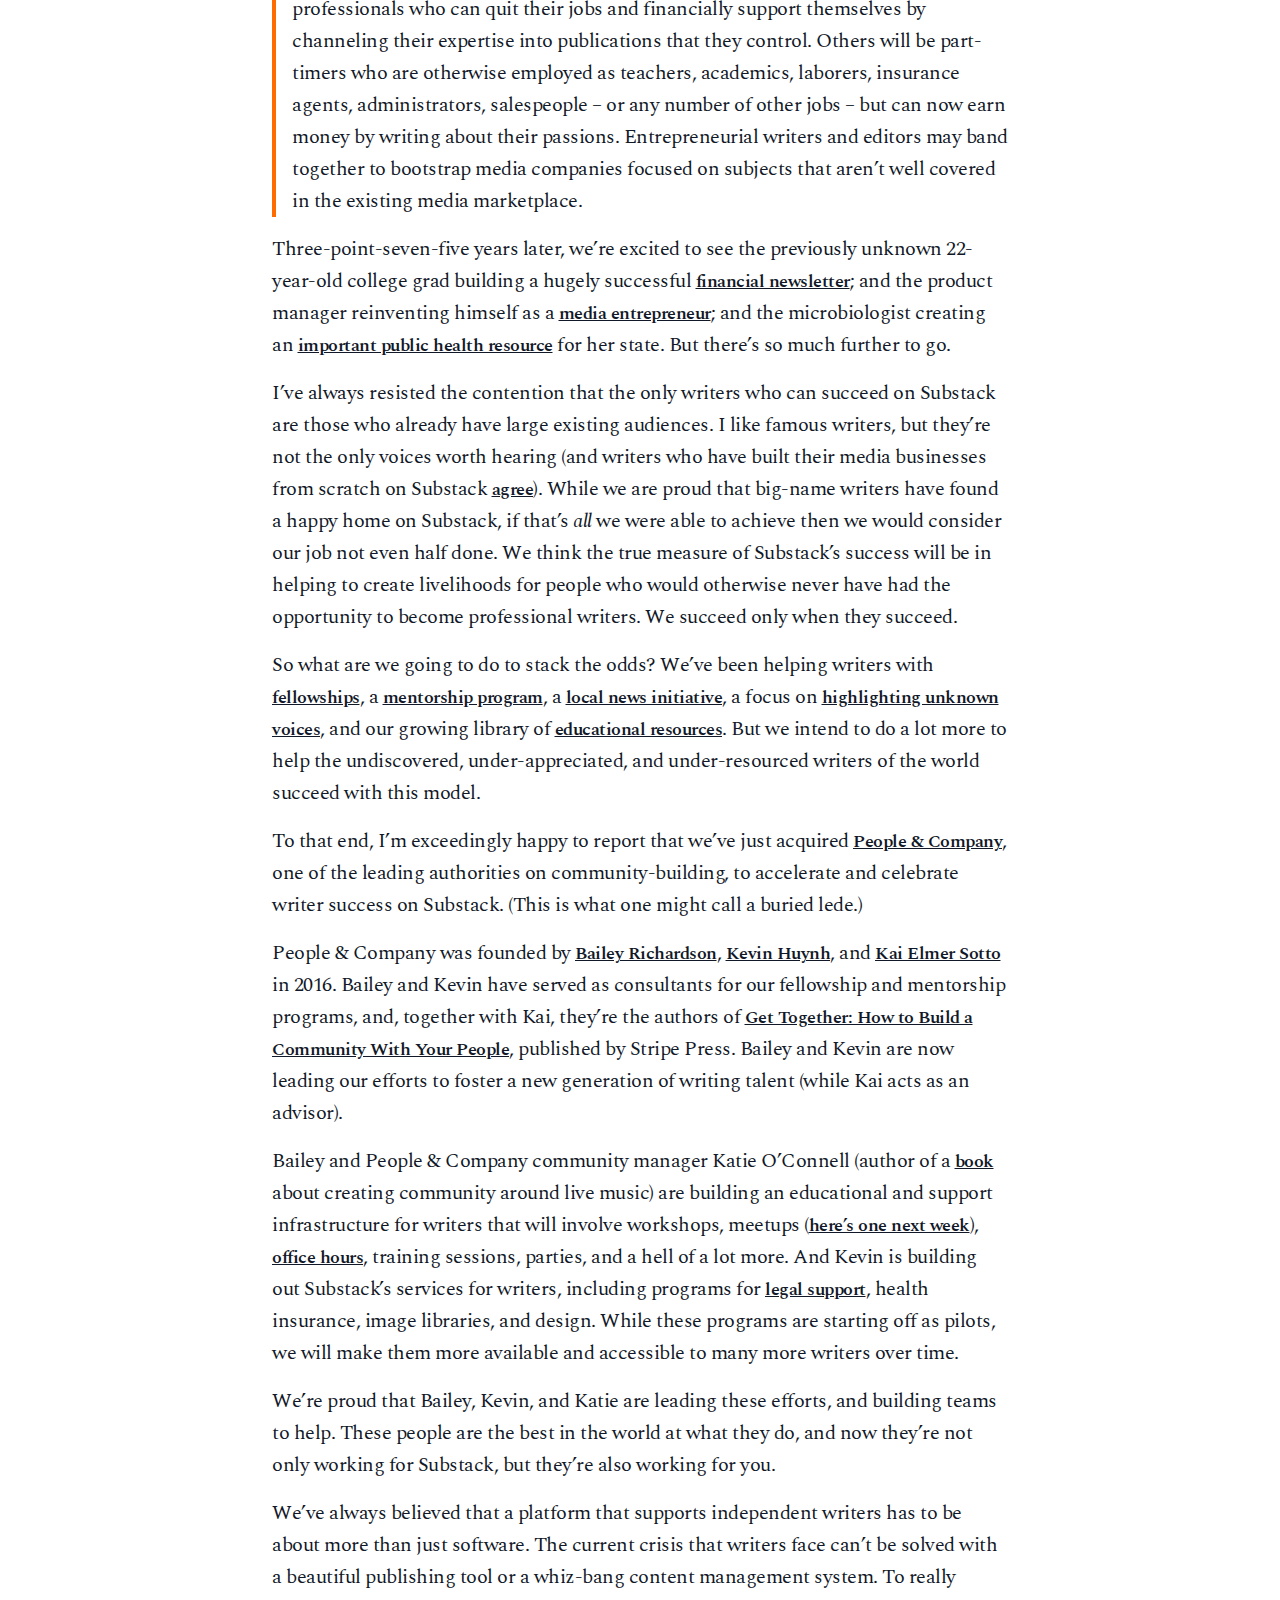
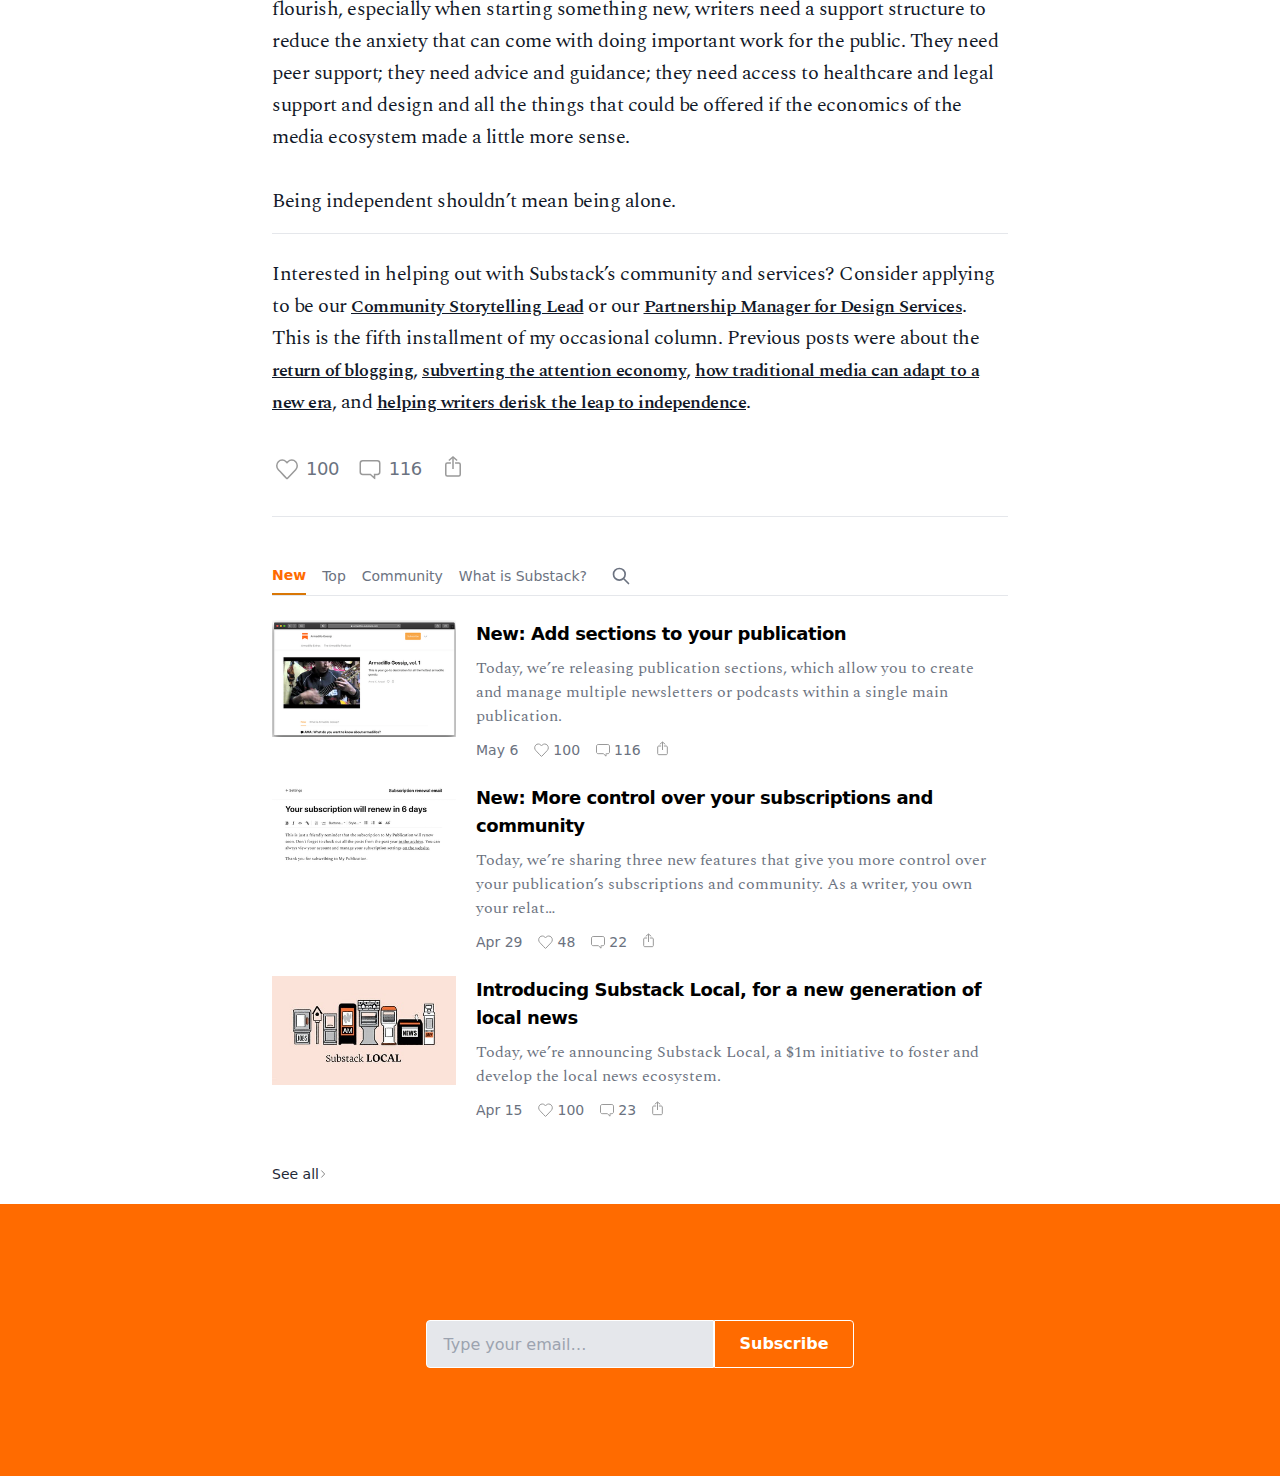
==== commit 98f626f4: "Add files via upload" ====
--- a/growing-the-pie-for-writers.html
+++ b/growing-the-pie-for-writers.html
@@ -92,7 +92,8 @@
 						<p>This is a market that has come from nowhere – and I know it, because I’ve been an adult for longer than YouTube has been alive and this kind of activity simply didn’t exist back in those ancient times (with some important exceptions like <a class="underline text-gray-900 text-lg font-semibold" href="#">Homestar Runner</a>). Before 2004, video-makers had few career options outside of traditional channels like TV and film, and few could hope to build a livelihood without permission from some higher-up.&nbsp;</p>
 						<p class="py-4">Those gatekeepers haven’t disappeared –&nbsp;CNN is still big, people still enjoy Hollywood movies, and in fact Netflix came along and added even more options into the mix – but there is now a massive new class of creatives who can support themselves independently through work they care deeply about. Less than a decade after Anna’s rejected pitch, we’re all now like, “Oh yeah, of course YouTubers are a thing”.</p>
 						<p>This market-expanding effect is something we aspire to with Substack. In our company’s <a class="underline text-gray-900 text-lg font-semibold" href="#">founding essay</a>, we envisioned a model that would unleash writing talent that wasn’t well supported by the dominant media structure:&nbsp;&nbsp;</p>
-						<blockquote class="py-4">
+						<blockquote class="my-4 flex">
+							<div class=" w-8 mr-4 object-contain bg-yellow-600"></div>
 							<p>Substack serves writers who are striking out on their own. Some of these will be professionals who can quit their jobs and financially support themselves by channeling their expertise into publications that they control. Others will be part-timers who are otherwise employed as teachers, academics, laborers, insurance agents, administrators, salespeople&nbsp;–&nbsp;or any number of other jobs – but can now earn money by writing about their passions. Entrepreneurial writers and editors may band together to bootstrap media companies focused on subjects that aren’t well covered in the existing media marketplace.</p>
 						</blockquote>
 						<p>Three-point-seven-five years later, we’re excited to see the previously unknown 22-year-old college grad building a hugely successful <a class="underline text-gray-900 text-lg font-semibold" href="#">financial newsletter</a>; and the product manager reinventing himself as a <a class="underline text-gray-900 text-lg font-semibold" href="#">media entrepreneur</a>; and the microbiologist creating an <a class="underline text-gray-900 text-lg font-semibold" href="#">important public health resource</a> for her state. But there’s so much further to go.&nbsp;</p>
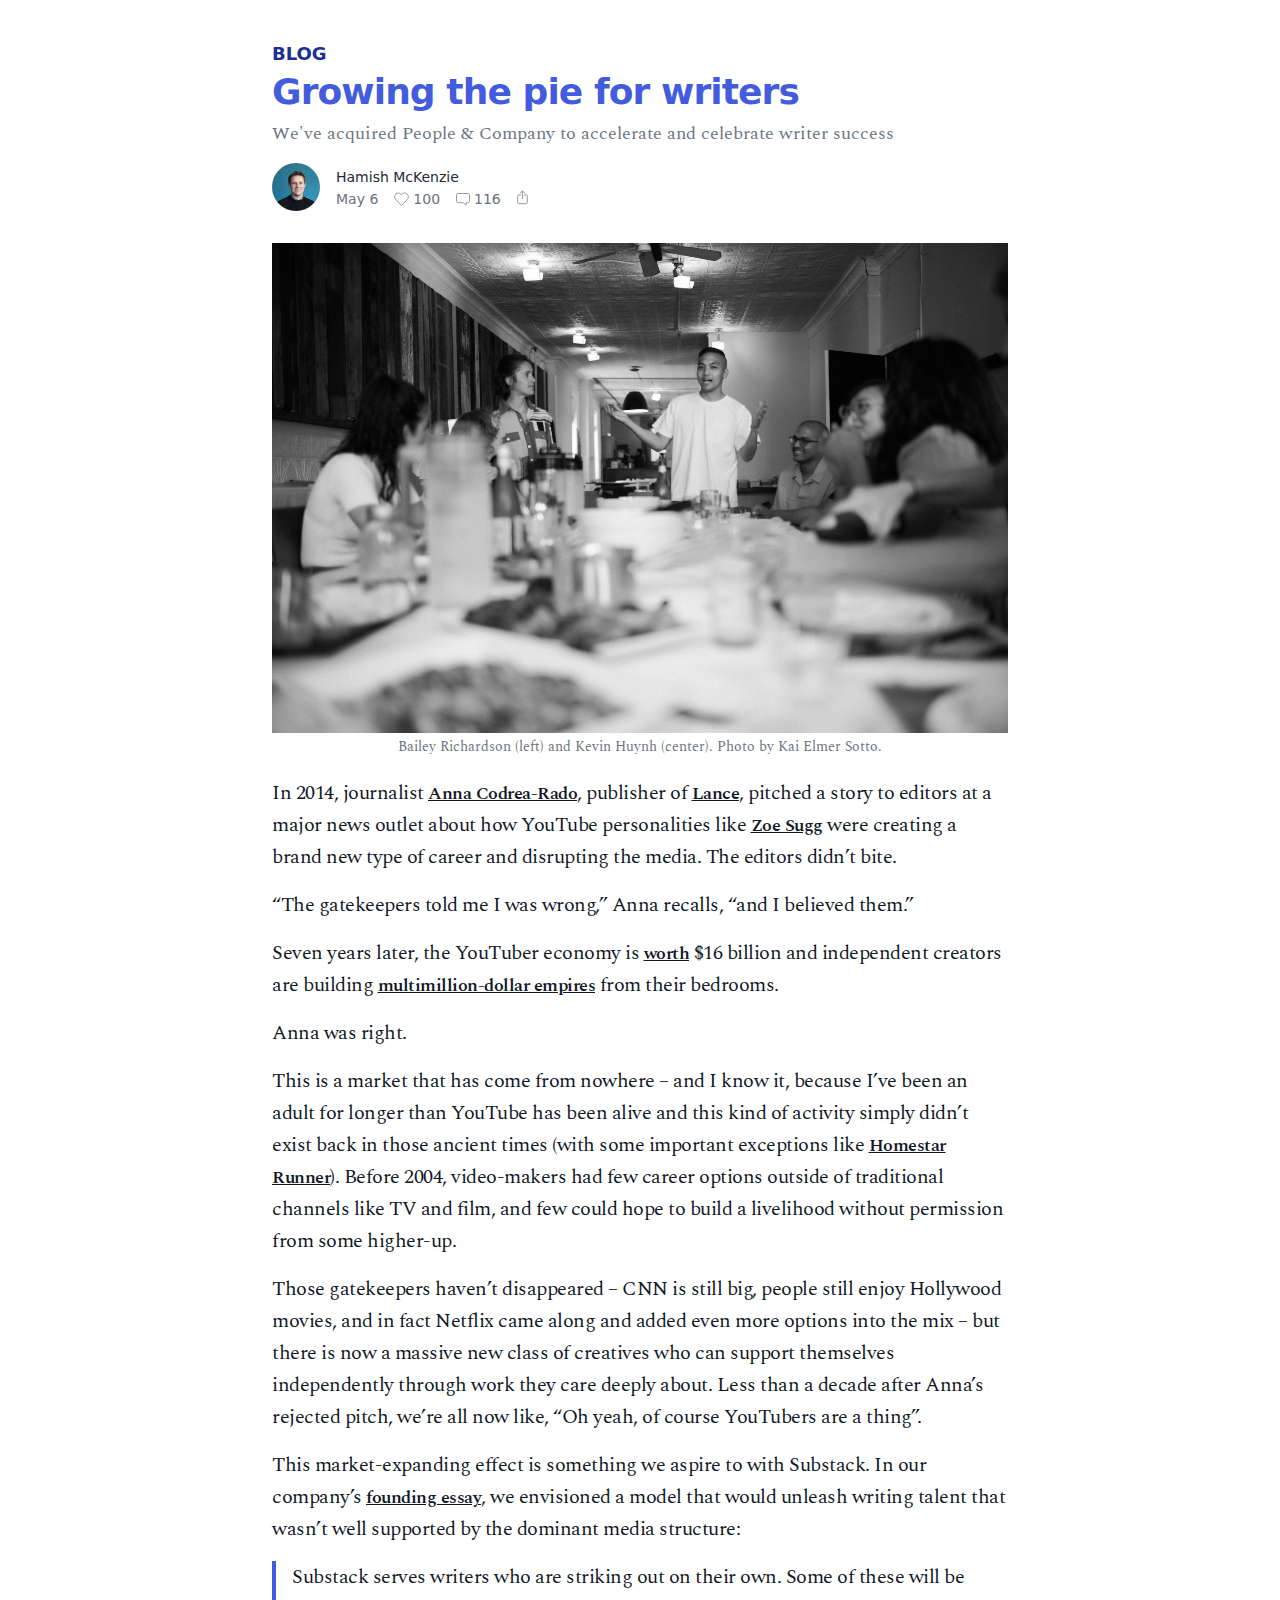
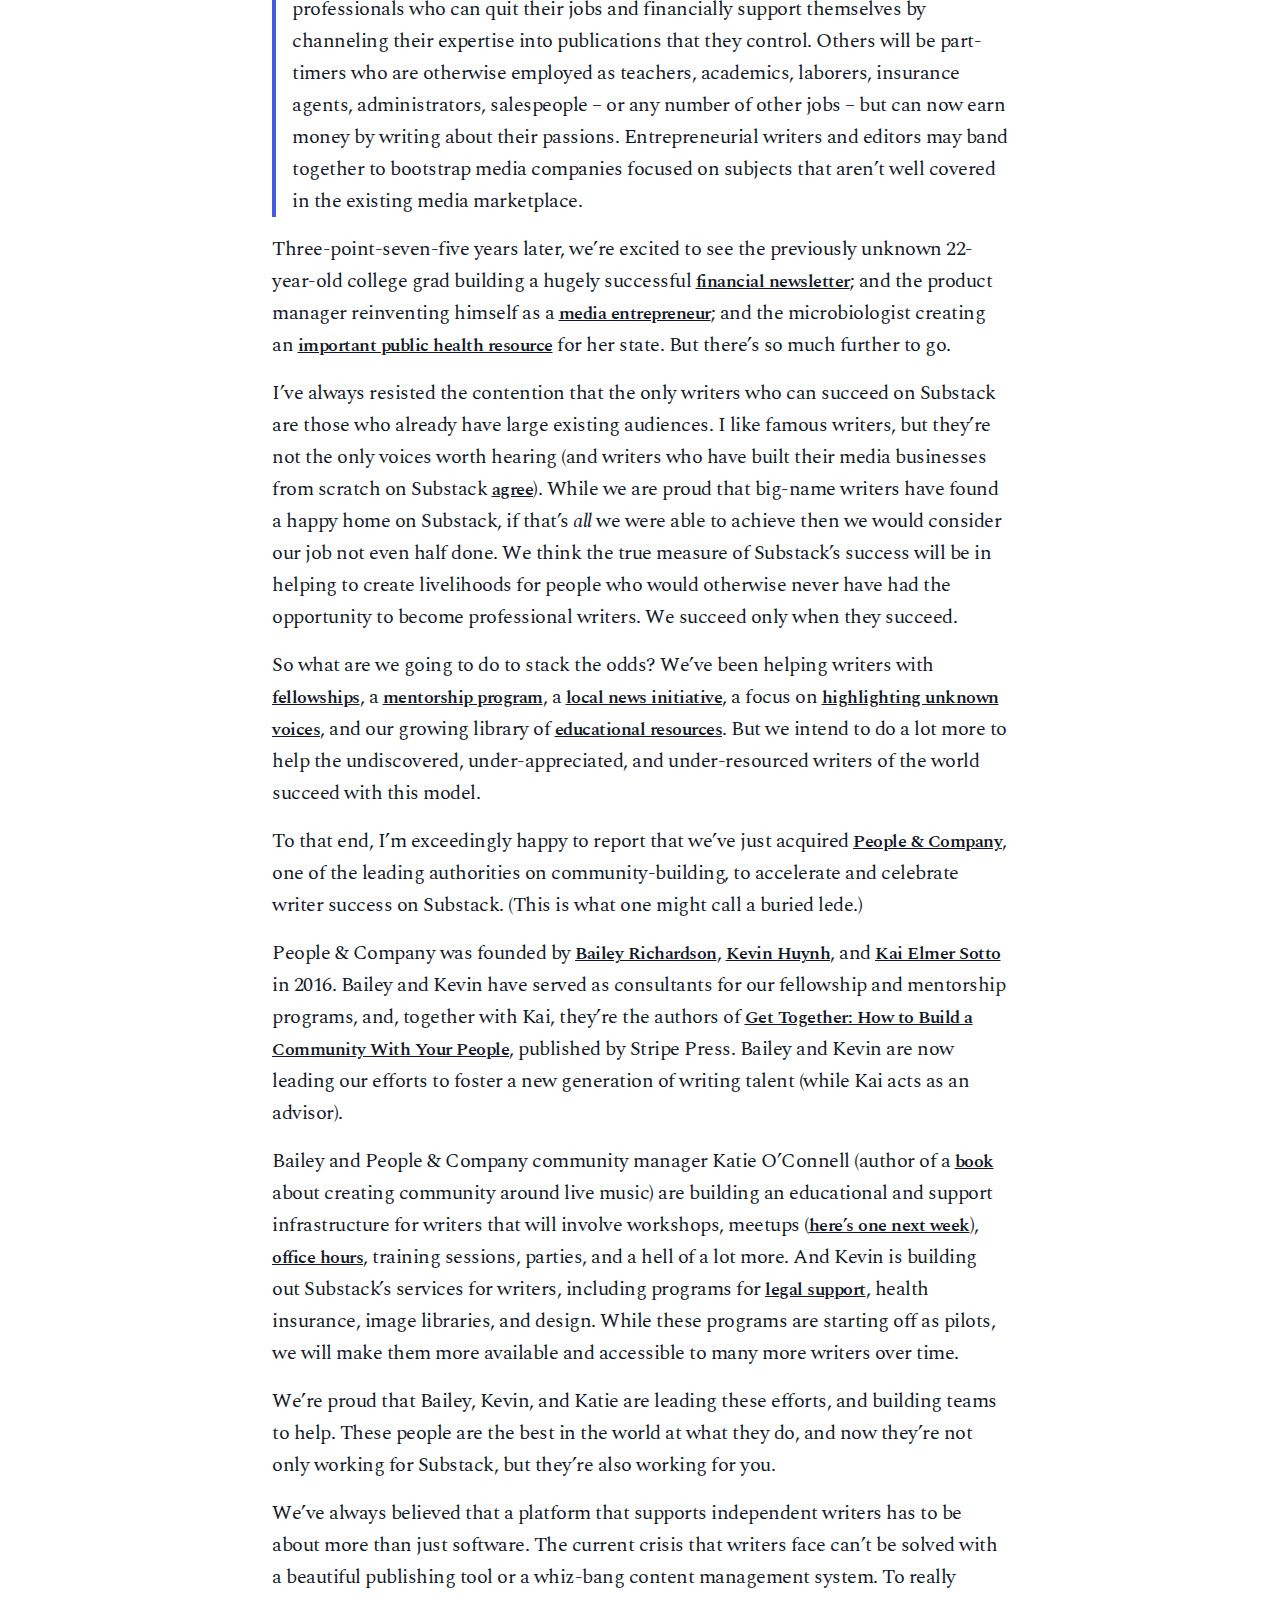
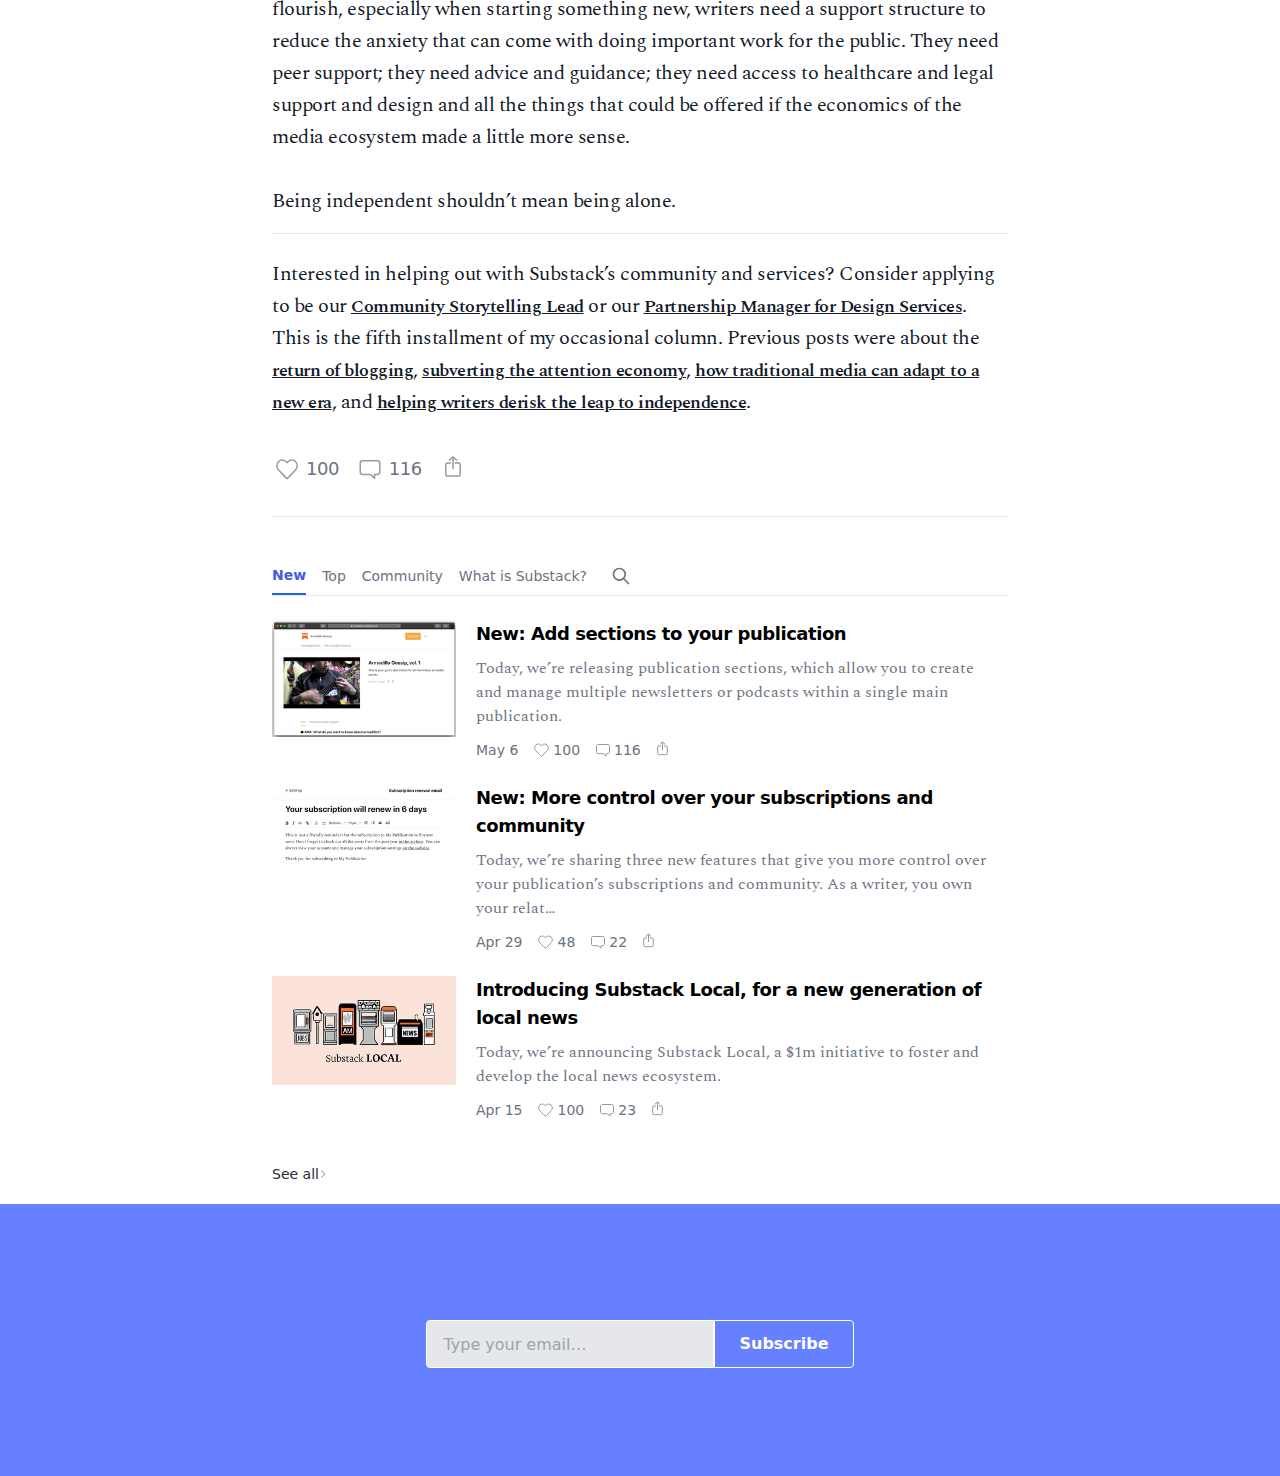
==== commit b1722267: "Add files via upload" ====
--- a/growing-the-pie-for-writers.html
+++ b/growing-the-pie-for-writers.html
@@ -38,10 +38,10 @@
 				<!---->
 				<div class=" pt-10">
 					<!---->
-					<a class="hover:underline font-bold uppercase text-yellow-600 text-lg" href="#">Blog</a>
+					<a class="hover:underline text-blue-700 font-bold uppercase text-lg" href="#">Blog</a>
 					<!---->
 					<a class=" cursor-pointer" href="#">
-						<h1 class=" text-4xl text-black font-bold tracking-tight py-2 pt-1">Growing the pie for writers</h1>
+						<h1 class=" text-4xl text-blue-600 font-bold tracking-tight py-2 pt-1">Growing the pie for writers</h1>
 						<p class=" text-gray-500 text-lg leading-normal">We've acquired People & Company to accelerate and celebrate writer success</p>
 					</a>
 					<!---->
@@ -93,7 +93,7 @@
 						<p class="py-4">Those gatekeepers haven’t disappeared –&nbsp;CNN is still big, people still enjoy Hollywood movies, and in fact Netflix came along and added even more options into the mix – but there is now a massive new class of creatives who can support themselves independently through work they care deeply about. Less than a decade after Anna’s rejected pitch, we’re all now like, “Oh yeah, of course YouTubers are a thing”.</p>
 						<p>This market-expanding effect is something we aspire to with Substack. In our company’s <a class="underline text-gray-900 text-lg font-semibold" href="#">founding essay</a>, we envisioned a model that would unleash writing talent that wasn’t well supported by the dominant media structure:&nbsp;&nbsp;</p>
 						<blockquote class="my-4 flex">
-							<div class=" w-8 mr-4 object-contain bg-yellow-600"></div>
+							<div class=" w-8 mr-4 object-contain bg-blue-600"></div>
 							<p>Substack serves writers who are striking out on their own. Some of these will be professionals who can quit their jobs and financially support themselves by channeling their expertise into publications that they control. Others will be part-timers who are otherwise employed as teachers, academics, laborers, insurance agents, administrators, salespeople&nbsp;–&nbsp;or any number of other jobs – but can now earn money by writing about their passions. Entrepreneurial writers and editors may band together to bootstrap media companies focused on subjects that aren’t well covered in the existing media marketplace.</p>
 						</blockquote>
 						<p>Three-point-seven-five years later, we’re excited to see the previously unknown 22-year-old college grad building a hugely successful <a class="underline text-gray-900 text-lg font-semibold" href="#">financial newsletter</a>; and the product manager reinventing himself as a <a class="underline text-gray-900 text-lg font-semibold" href="#">media entrepreneur</a>; and the microbiologist creating an <a class="underline text-gray-900 text-lg font-semibold" href="#">important public health resource</a> for her state. But there’s so much further to go.&nbsp;</p>
@@ -139,15 +139,15 @@
 					<!-------------------------------->
 					<div class="flex items-center border-b">
 						<!--------------->
-						<button @click.prevent="tab='tab1'" :class="{'text-yellow-600 border-b-2 font-semibold': tab==='tab1'}" class=" mr-4 border-b-0 border-yellow-600 py-2 focus:outline-none text-sm hover:text-yellow-600 text-gray-500">New</button>
+						<button @click.prevent="tab='tab1'" :class="{'text-blue-600 border-b-2 font-semibold': tab==='tab1'}" class=" mr-4 border-b-0 border-blue-600 py-2 focus:outline-none text-sm hover:text-blue-600 text-gray-500">New</button>
 						<!--------------->
-						<button @click.prevent="tab='tab2'" :class="{'text-yellow-600 border-b-2 font-semibold': tab==='tab2'}" class=" mr-4 border-b-0 border-yellow-600 py-2 focus:outline-none text-sm hover:text-yellow-600 text-gray-500">Top</button>
+						<button @click.prevent="tab='tab2'" :class="{'text-blue-600 border-b-2 font-semibold': tab==='tab2'}" class=" mr-4 border-b-0 border-blue-600 py-2 focus:outline-none text-sm hover:text-blue-600 text-gray-500">Top</button>
 						<!--------------->
-						<button @click.prevent="tab='tab3'" :class="{'text-yellow-600 border-b-2 font-semibold': tab==='tab3'}" class=" mr-4 border-b-0 border-yellow-600 py-2 focus:outline-none text-sm hover:text-yellow-600 text-gray-500">Community</button>
+						<button @click.prevent="tab='tab3'" :class="{'text-blue-600 border-b-2 font-semibold': tab==='tab3'}" class=" mr-4 border-b-0 border-blue-600 py-2 focus:outline-none text-sm hover:text-blue-600 text-gray-500">Community</button>
 						<!--------------->
-						<a href="#" @click="tab='tab4'" :class="{'text-yellow-600 border-b-2 font-semibold': tab==='tab4'}" class=" mr-4 border-b-0 border-yellow-600 py-2 focus:outline-none text-sm hover:text-yellow-600 text-gray-500">What is Substack?</a>
+						<a href="#" @click="tab='tab4'" :class="{'text-blue-600 border-b-2 font-semibold': tab==='tab4'}" class=" mr-4 border-b-0 border-blue-600 py-2 focus:outline-none text-sm hover:text-blue-600 text-gray-500">What is Substack?</a>
 						<!--------------->
-						<button @click.prevent="tab='tab5'" :class="{'text-yellow-600 border-b-2 font-semibold': tab==='tab5'}" class=" py-2 mr-4 border-b-0 border-yellow-600 focus:outline-none text-sm hover:text-yellow-600 text-gray-500 px-2">
+						<button @click.prevent="tab='tab5'" :class="{'text-blue-600 border-b-2 font-semibold': tab==='tab5'}" class=" py-2 mr-4 border-b-0 border-blue-600 focus:outline-none text-sm hover:text-blue-600 text-gray-500 px-2">
 							<svg xmlns="http://www.w3.org/2000/svg" class="h-5 w-5" fill="none" viewBox="0 0 24 24" stroke="currentColor">
 								<path stroke-linecap="round" stroke-linejoin="round" stroke-width="2" d="M21 21l-6-6m2-5a7 7 0 11-14 0 7 7 0 0114 0z" />
 							  </svg>
@@ -525,7 +525,7 @@
 					<div x-show="tab === 'tab5'" @click.away="tab='tab1'" class="-mt-10">
 						<div class="flex -mt-10">
 							<!--------------->
-							<button class="text-gray-500 bg-gray-200 p-2 border-b border-yellow-600 focus:outline-none">
+							<button class="text-gray-500 bg-gray-200 p-2 border-b border-blue-600 focus:outline-none">
 								<svg xmlns="http://www.w3.org/2000/svg" class="h-5 w-5" fill="none" viewBox="0 0 24 24" stroke="currentColor">
 									<path stroke-linecap="round" stroke-linejoin="round" stroke-width="2" d="M21 21l-6-6m2-5a7 7 0 11-14 0 7 7 0 0114 0z" />
 								</svg>
@@ -547,11 +547,11 @@
 			</section>
 			<section>
 				<!--------------butoon------------------>
-				<div class=" bg-yellow-600 flex items-center justify-center py-24">
+				<div class=" bg-blue-500 flex items-center justify-center py-24">
 					<!--------------->
 					<div class=" py-3 pt-5 flex items-center">
 						<input class="py-1 border border-white mr-0 px-4 w-72 h-12 bg-gray-200 rounded-l placeholder-gray-400 focus:outline-none" type="text" placeholder="Type your email…">
-						<button class="py-1 px-6 h-12 bg-yellow-600 text-white focus:outline-none rounded-r border border-white font-semibold">Subscribe</button>
+						<button class="py-1 px-6 h-12 text-white focus:outline-none rounded-r border border-white font-semibold">Subscribe</button>
 					</div>
 				</div>
 			</section>
